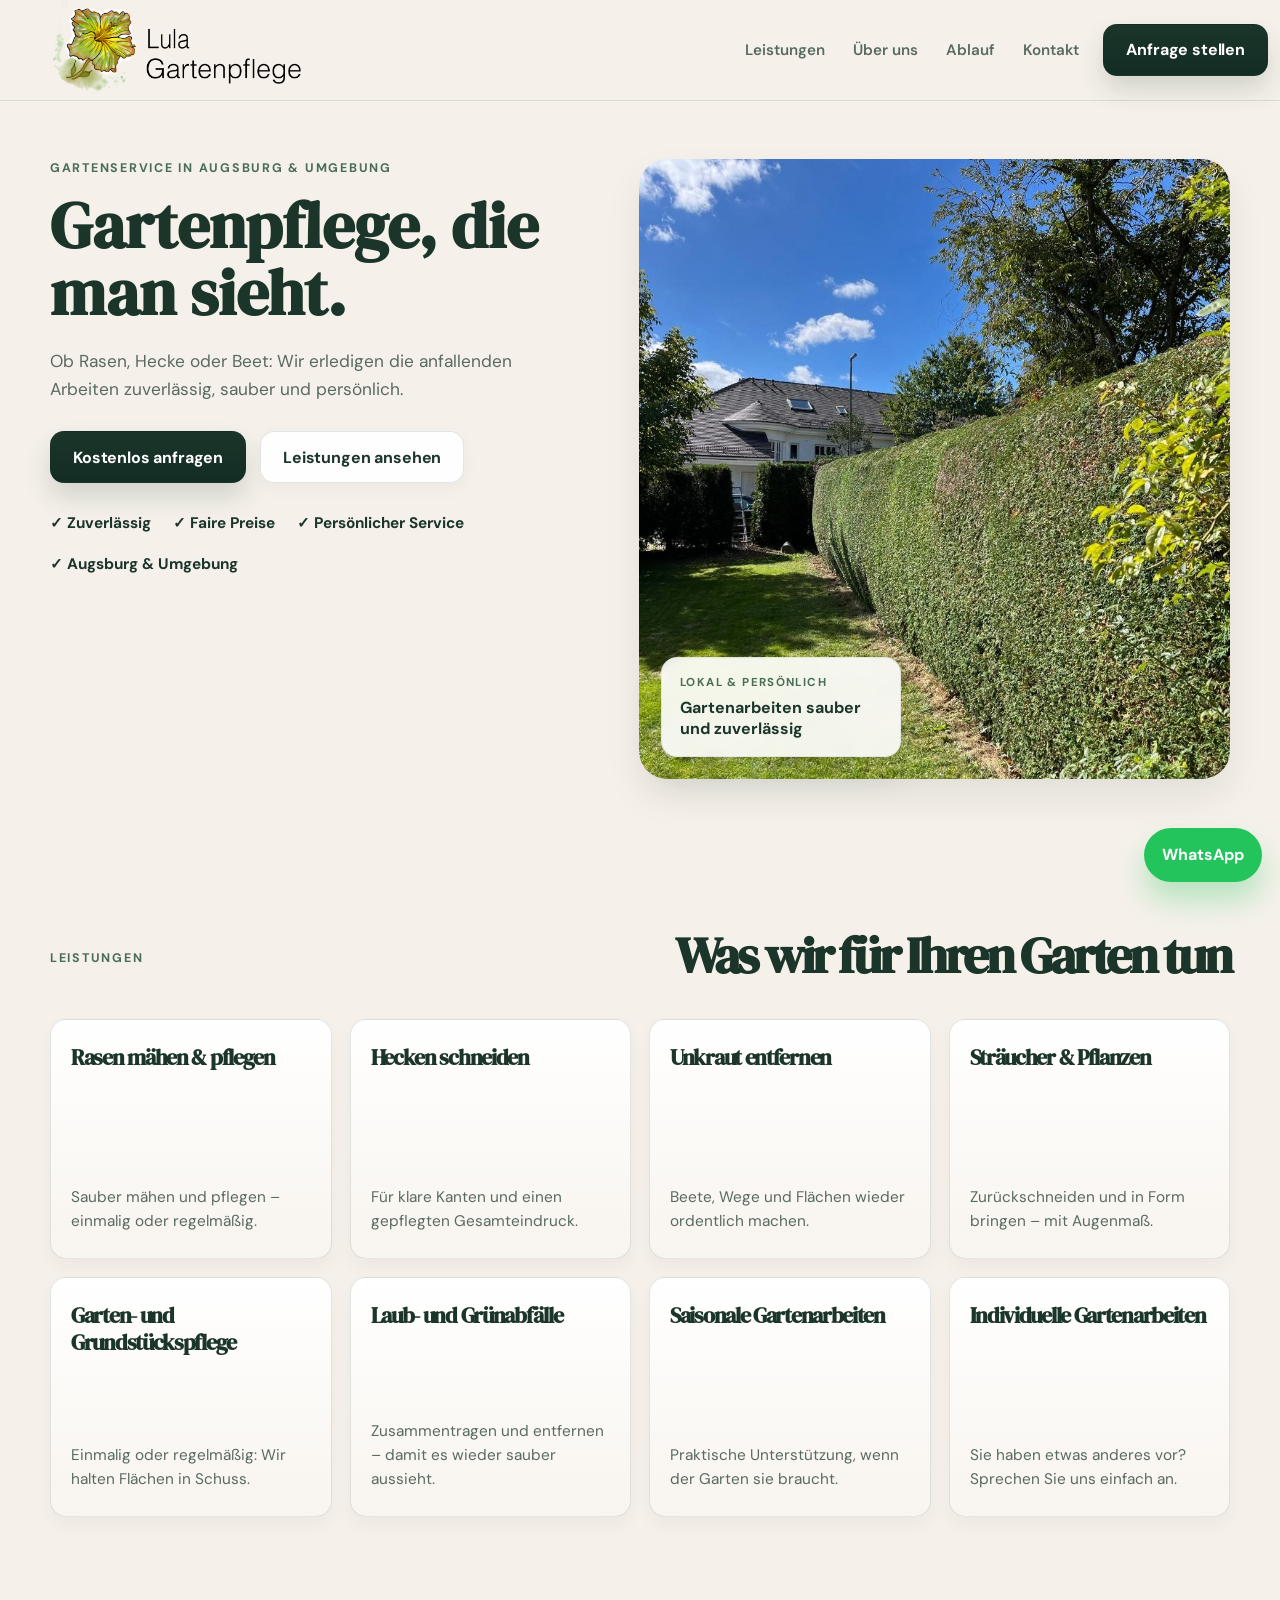
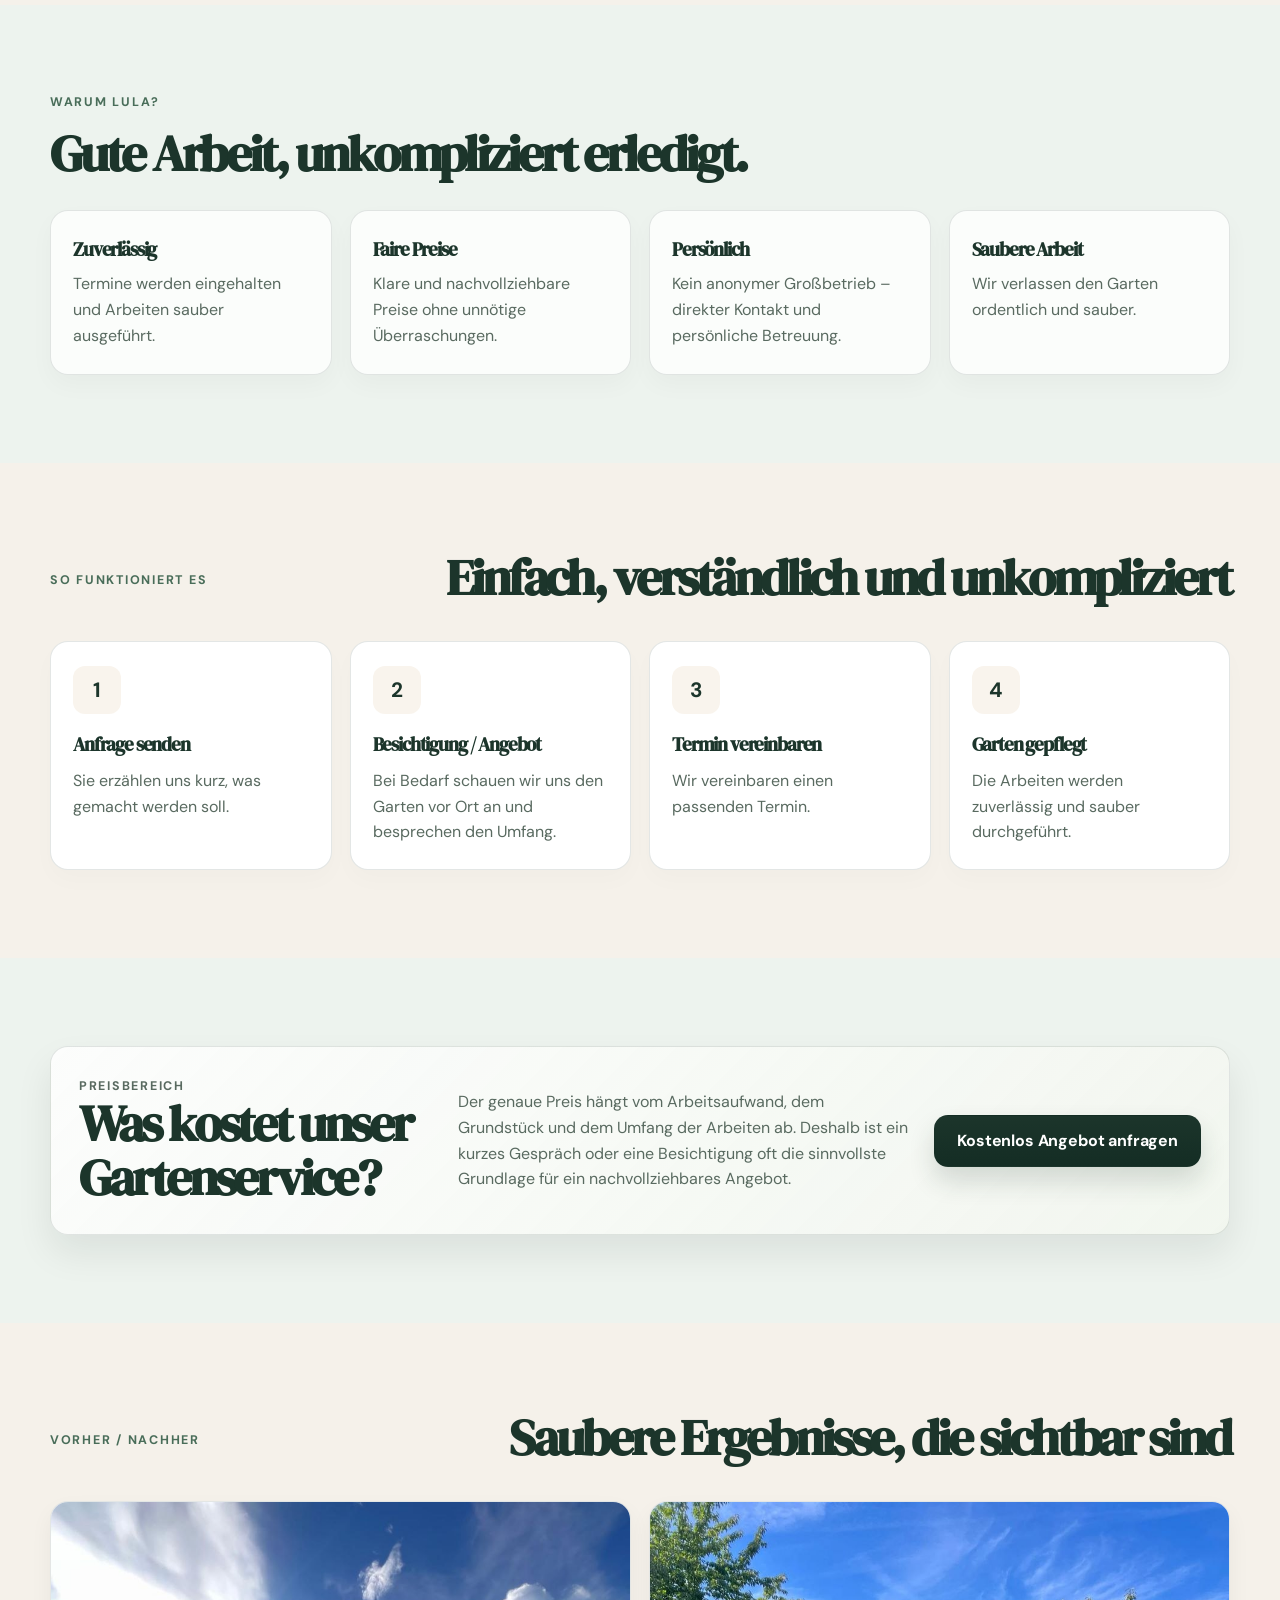
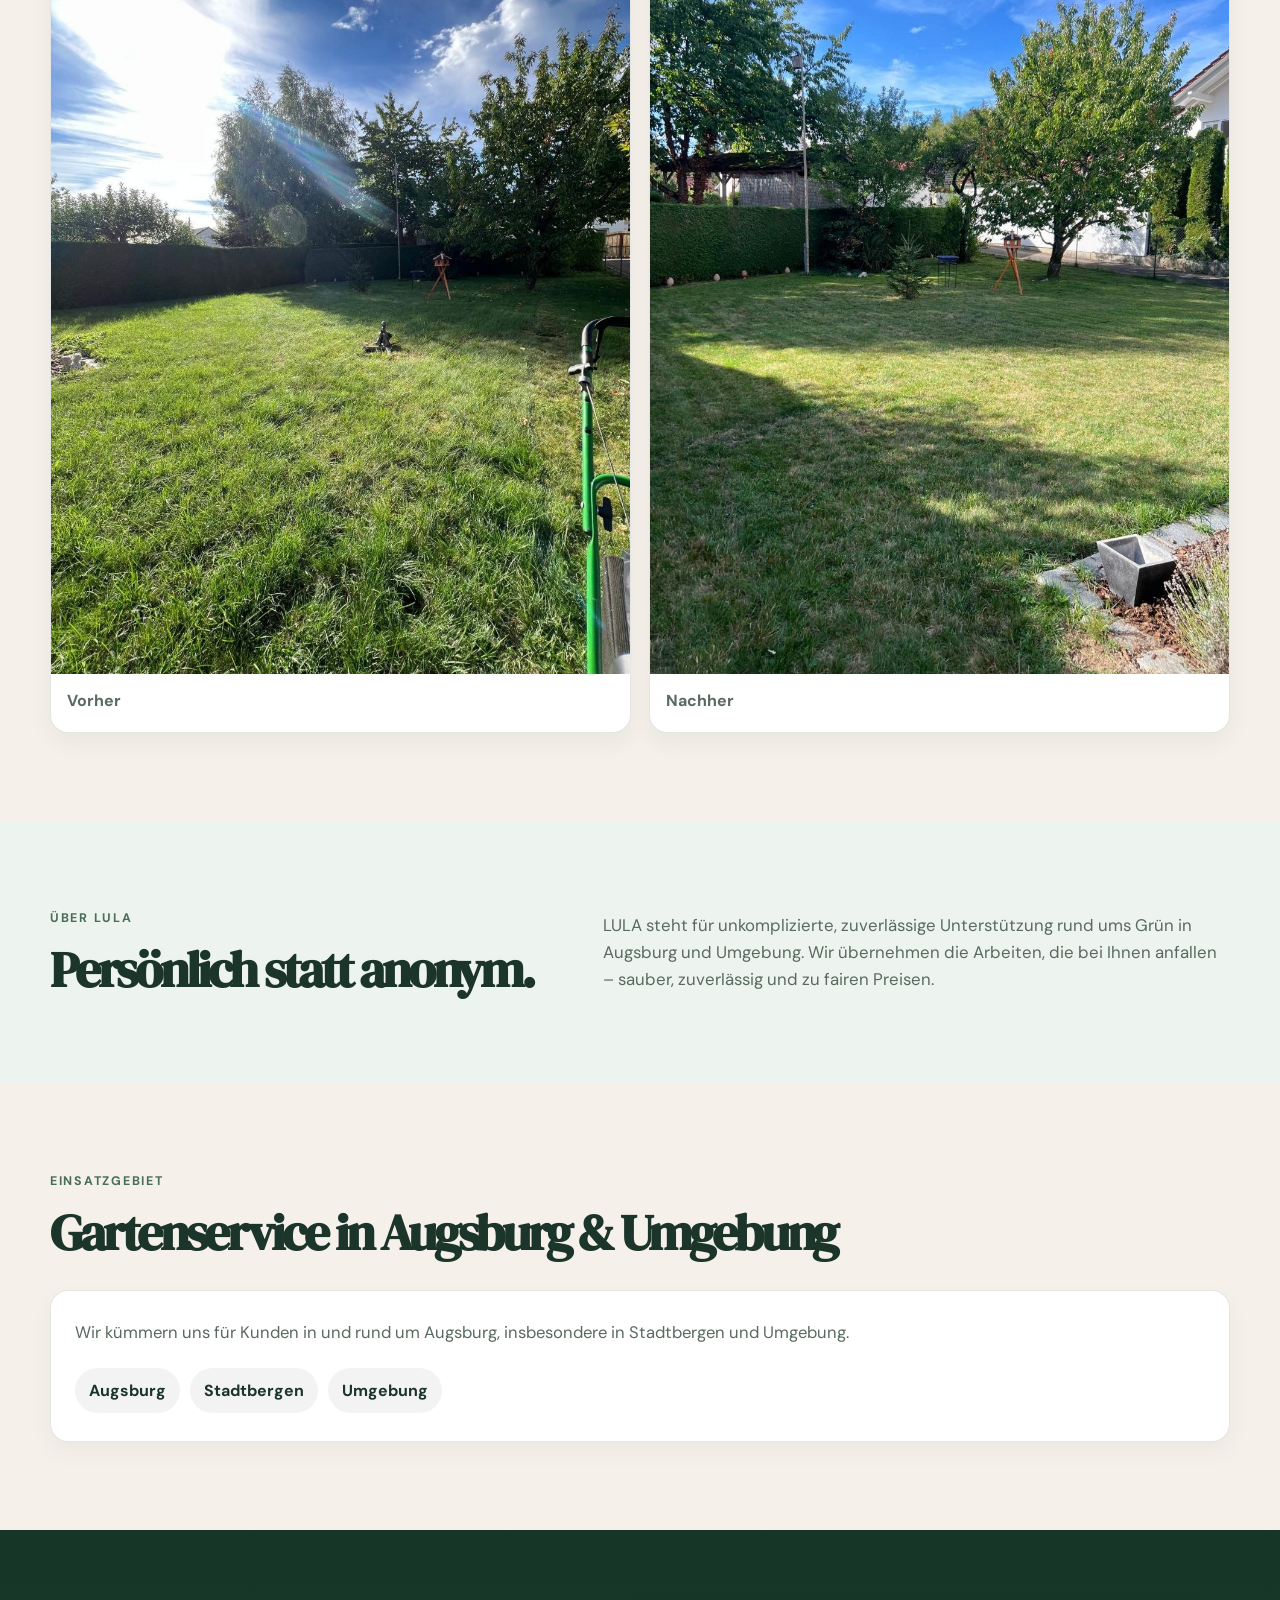
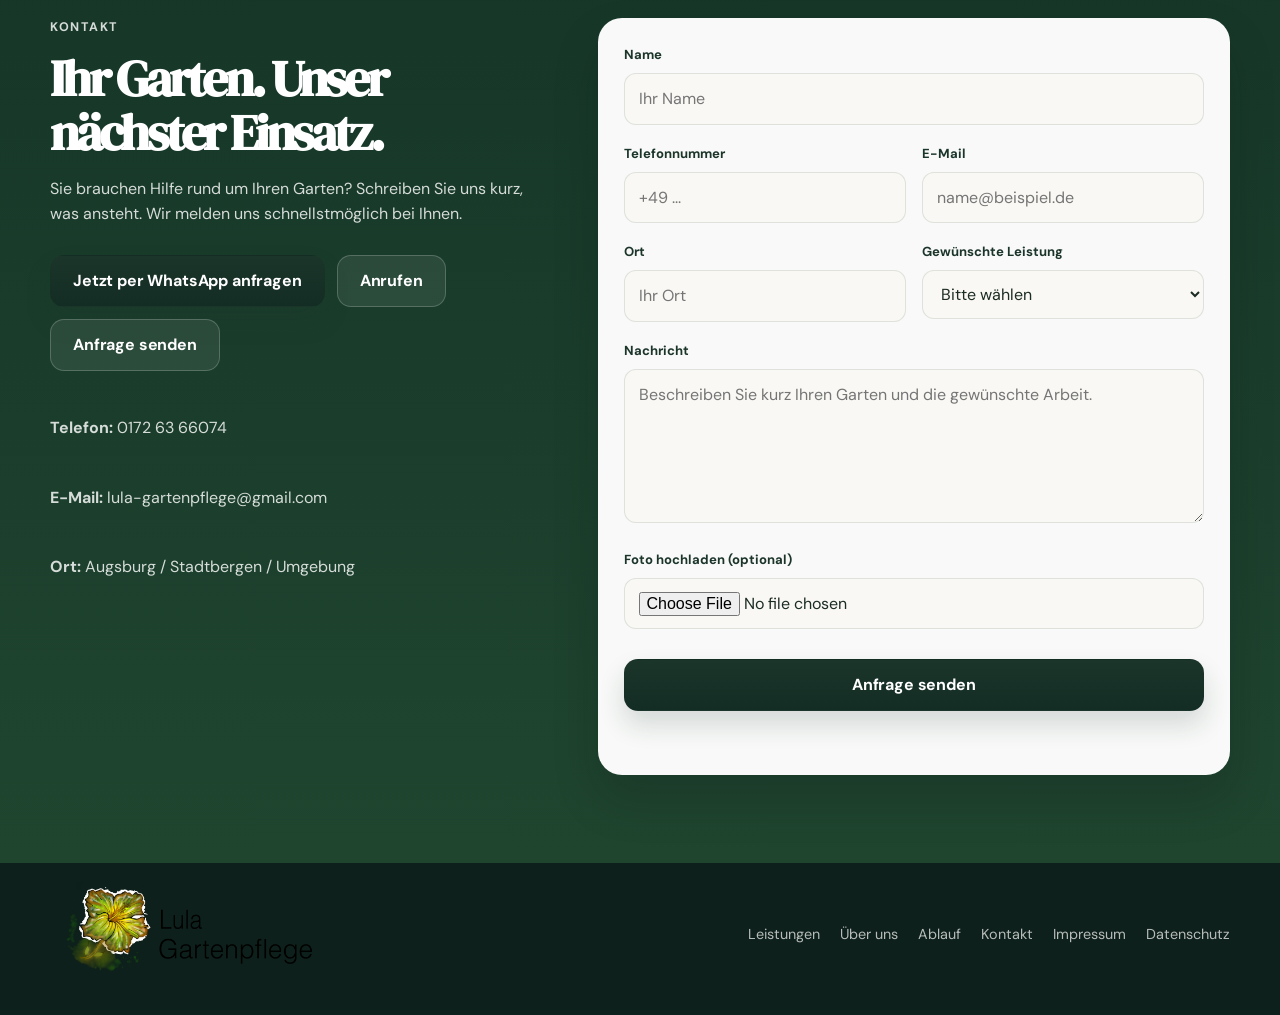
==== index.html @ c38beb25 "Publish LULA website with custom domain" ====
<!DOCTYPE html>
<html lang="de">
  <head>
    <meta charset="UTF-8" />
    <meta http-equiv="X-UA-Compatible" content="IE=edge" />
    <meta name="viewport" content="width=device-width, initial-scale=1.0" />
    <title>LULA Gartenpflege | Gartenservice in Augsburg & Stadtbergen</title>
    <meta
      name="description"
      content="LULA Gartenpflege bietet zuverlässigen Gartenservice in Augsburg und Umgebung – vom Rasenschnitt über den Heckenschnitt bis zu regelmäßigen Arbeiten im Grünen. Kostenlos anfragen."
    />
    <meta
      name="keywords"
      content="Gartenpflege Augsburg, Gartenservice Augsburg, Gartenpflege Stadtbergen, Rasen mähen Augsburg, Heckenschnitt Augsburg, Gartenarbeiten Augsburg, Gartenpflege in der Nähe"
    />
    <meta name="robots" content="index, follow" />
    <meta property="og:type" content="website" />
    <meta property="og:title" content="LULA Gartenpflege | Gartenservice in Augsburg & Stadtbergen" />
    <meta
      property="og:description"
      content="Zuverlässiger Service rund um Ihren Garten in Augsburg und Umgebung – sauber, unkompliziert und persönlich."
    />
    <meta property="og:image" content="https://lula-gartenpflege.de/images/hero%20hecke.%20jpg.jpg" />
    <meta property="og:url" content="https://lula-gartenpflege.de/" />
    <link rel="canonical" href="https://lula-gartenpflege.de/" />
    <meta name="twitter:card" content="summary_large_image" />
    <meta name="theme-color" content="#213b2a" />
    <link rel="stylesheet" href="style.css" />
    <script type="application/ld+json">
      {
        "@context": "https://schema.org",
        "@type": "LocalBusiness",
        "name": "LULA Gartenpflege",
        "image": "https://lula-gartenpflege.de/images/hero%20hecke.%20jpg.jpg",
        "description": "Zuverlässiger Gartenservice in Augsburg und Umgebung – sauber, unkompliziert und persönlich.",
        "areaServed": ["Augsburg", "Stadtbergen", "Augsburg und Umgebung"],
        "telephone": "+49 172 6366074",
        "email": "lula-gartenpflege@gmail.com",
        "sameAs": [
          "https://wa.me/491726366074?text=Hallo%2C%20ich%20interessiere%20mich%20f%C3%BCr%20Gartenarbeiten%20in%20Augsburg%20oder%20Stadtbergen."
        ]
      }
    </script>
  </head>
  <body>
    <header class="site-header">
      <div class="container header-inner">
        <a class="brand" href="#top" aria-label="LULA Gartenpflege Startseite">
          <img src="images/buntlogofinal.png" alt="LULA Gartenpflege" />
        </a>

        <nav class="site-nav" aria-label="Hauptnavigation">
          <button class="nav-toggle" type="button" aria-label="Menü öffnen" aria-expanded="false">
            <span class="sr-only">Menü öffnen</span>
            <span></span>
            <span></span>
            <span></span>
          </button>
          <ul class="nav-menu">
            <li><a href="#leistungen">Leistungen</a></li>
            <li><a href="#ueber-uns">Über uns</a></li>
            <li><a href="#ablauf">Ablauf</a></li>
            <li><a href="#kontakt">Kontakt</a></li>
          </ul>
        </nav>

        <a href="#kontakt" class="button button-primary header-cta">Anfrage stellen</a>
      </div>
    </header>

    <main id="top">
      <section class="hero">
        <div class="container hero-grid">
          <div class="hero-copy">
            <p class="eyebrow">Gartenservice in Augsburg &amp; Umgebung</p>
            <h1>Gartenpflege, die man sieht.</h1>
            <p class="lead">
              Ob Rasen, Hecke oder Beet: Wir erledigen die anfallenden Arbeiten zuverlässig, sauber und persönlich.
            </p>

            <div class="hero-actions">
              <a href="#kontakt" class="button button-primary">Kostenlos anfragen</a>
              <a href="#leistungen" class="button button-secondary">Leistungen ansehen</a>
            </div>

            <ul class="trust-list" aria-label="Vorteile">
              <li><span aria-hidden="true">✓</span> Zuverlässig</li>
              <li><span aria-hidden="true">✓</span> Faire Preise</li>
              <li><span aria-hidden="true">✓</span> Persönlicher Service</li>
              <li><span aria-hidden="true">✓</span> Augsburg &amp; Umgebung</li>
            </ul>
          </div>

          <div class="hero-visual">
            <img src="images/hero hecke. jpg.jpg" alt="Gepflegter Garten mit geschnittenem Heckenzaun in Augsburg" />
            <div class="floating-card">
              <span class="card-label">Lokal &amp; persönlich</span>
              <strong>Gartenarbeiten sauber und zuverlässig</strong>
            </div>
          </div>
        </div>
      </section>

      <section class="section" id="leistungen">
        <div class="container">
          <div class="section-heading">
            <p class="eyebrow">Leistungen</p>
            <h2>Was wir für Ihren Garten tun</h2>
          </div>

          <div class="services-grid eight-grid">
            <article class="service-card">
              <h3>Rasen mähen &amp; pflegen</h3>
              <p>Sauber mähen und pflegen – einmalig oder regelmäßig.</p>
            </article>

            <article class="service-card">
              <h3>Hecken schneiden</h3>
              <p>Für klare Kanten und einen gepflegten Gesamteindruck.</p>
            </article>

            <article class="service-card">
              <h3>Unkraut entfernen</h3>
              <p>Beete, Wege und Flächen wieder ordentlich machen.</p>
            </article>

            <article class="service-card">
              <h3>Sträucher &amp; Pflanzen</h3>
              <p>Zurückschneiden und in Form bringen – mit Augenmaß.</p>
            </article>

            <article class="service-card">
              <h3>Garten- und Grundstückspflege</h3>
              <p>Einmalig oder regelmäßig: Wir halten Flächen in Schuss.</p>
            </article>

            <article class="service-card">
              <h3>Laub- und Grünabfälle</h3>
              <p>Zusammentragen und entfernen – damit es wieder sauber aussieht.</p>
            </article>

            <article class="service-card">
              <h3>Saisonale Gartenarbeiten</h3>
              <p>Praktische Unterstützung, wenn der Garten sie braucht.</p>
            </article>

            <article class="service-card">
              <h3>Individuelle Gartenarbeiten</h3>
              <p>Sie haben etwas anderes vor? Sprechen Sie uns einfach an.</p>
            </article>
          </div>
        </div>
      </section>

      <section class="section alt-section" id="why-lula">
        <div class="container">
          <div class="section-heading narrow">
            <p class="eyebrow">Warum LULA?</p>
            <h2>Gute Arbeit, unkompliziert erledigt.</h2>
          </div>

          <div class="feature-grid">
            <article class="feature-item">
              <h3>Zuverlässig</h3>
              <p>Termine werden eingehalten und Arbeiten sauber ausgeführt.</p>
            </article>
            <article class="feature-item">
              <h3>Faire Preise</h3>
              <p>Klare und nachvollziehbare Preise ohne unnötige Überraschungen.</p>
            </article>
            <article class="feature-item">
              <h3>Persönlich</h3>
              <p>Kein anonymer Großbetrieb – direkter Kontakt und persönliche Betreuung.</p>
            </article>
            <article class="feature-item">
              <h3>Saubere Arbeit</h3>
              <p>Wir verlassen den Garten ordentlich und sauber.</p>
            </article>
          </div>
        </div>
      </section>

      <section class="section" id="ablauf">
        <div class="container">
          <div class="section-heading">
            <p class="eyebrow">So funktioniert es</p>
            <h2>Einfach, verständlich und unkompliziert</h2>
          </div>

          <div class="steps-grid">
            <div class="step">
              <span class="step-number">1</span>
              <h3>Anfrage senden</h3>
              <p>Sie erzählen uns kurz, was gemacht werden soll.</p>
            </div>
            <div class="step">
              <span class="step-number">2</span>
              <h3>Besichtigung / Angebot</h3>
              <p>Bei Bedarf schauen wir uns den Garten vor Ort an und besprechen den Umfang.</p>
            </div>
            <div class="step">
              <span class="step-number">3</span>
              <h3>Termin vereinbaren</h3>
              <p>Wir vereinbaren einen passenden Termin.</p>
            </div>
            <div class="step">
              <span class="step-number">4</span>
              <h3>Garten gepflegt</h3>
              <p>Die Arbeiten werden zuverlässig und sauber durchgeführt.</p>
            </div>
          </div>
        </div>
      </section>

      <section class="section alt-section" id="preise">
        <div class="container">
          <div class="price-box">
            <div>
              <p class="eyebrow">Preisbereich</p>
              <h2>Was kostet unser Gartenservice?</h2>
            </div>
            <p>
              Der genaue Preis hängt vom Arbeitsaufwand, dem Grundstück und dem Umfang der Arbeiten ab. Deshalb
              ist ein kurzes Gespräch oder eine Besichtigung oft die sinnvollste Grundlage für ein nachvollziehbares Angebot.
            </p>
            <a href="#kontakt" class="button button-primary">Kostenlos Angebot anfragen</a>
          </div>
        </div>
      </section>

      <section class="section" id="vorher-nachher">
        <div class="container">
          <div class="section-heading">
            <p class="eyebrow">Vorher / Nachher</p>
            <h2>Saubere Ergebnisse, die sichtbar sind</h2>
          </div>

          <div class="compare-grid">
            <figure class="compare-card">
              <div class="compare-visual before">
                <img src="images/vorher%20peter.jpg" alt="Vorher-Bild eines unaufgeräumten Gartens" />
              </div>
              <figcaption>Vorher</figcaption>
            </figure>
            <figure class="compare-card">
              <div class="compare-visual after">
                <img src="images/nachher%20peter%20.jpg" alt="Nachher-Bild eines gepflegten Gartens" />
              </div>
              <figcaption>Nachher</figcaption>
            </figure>
          </div>
        </div>
      </section>

      <section class="section alt-section" id="ueber-uns">
        <div class="container about-grid">
          <div class="about-copy">
            <p class="eyebrow">Über LULA</p>
            <h2>Persönlich statt anonym.</h2>
          </div>
          <div class="about-text">
            <p>
              LULA steht für unkomplizierte, zuverlässige Unterstützung rund ums Grün in Augsburg und Umgebung.
              Wir übernehmen die Arbeiten, die bei Ihnen anfallen – sauber,
              zuverlässig und zu fairen Preisen.
            </p>
          </div>
        </div>
      </section>

      <section class="section" id="einsatzgebiet">
        <div class="container">
          <div class="section-heading narrow">
            <p class="eyebrow">Einsatzgebiet</p>
            <h2>Gartenservice in Augsburg &amp; Umgebung</h2>
          </div>

          <div class="area-box">
            <p>Wir kümmern uns für Kunden in und rund um Augsburg, insbesondere in Stadtbergen und Umgebung.</p>
            <div class="area-tags" aria-label="Gebiete">
              <span>Augsburg</span>
              <span>Stadtbergen</span>
              <span>Umgebung</span>
            </div>
          </div>
        </div>
      </section>

      <section class="section contact-section" id="kontakt">
        <div class="container contact-grid">
          <div class="contact-copy">
            <p class="eyebrow eyebrow-light">Kontakt</p>
            <h2>Ihr Garten. Unser nächster Einsatz.</h2>
            <p>
              Sie brauchen Hilfe rund um Ihren Garten? Schreiben Sie uns kurz, was ansteht.
              Wir melden uns schnellstmöglich bei Ihnen.
            </p>

            <div class="contact-actions">
              <a
                href="https://wa.me/491726366074?text=Hallo%2C%20ich%20interessiere%20mich%20f%C3%BCr%20Gartenarbeiten%20in%20Augsburg%20oder%20Stadtbergen."
                class="button button-primary"
                target="_blank"
                rel="noopener noreferrer"
              >
                Jetzt per WhatsApp anfragen
              </a>
              <a href="tel:+491726366074" class="button button-secondary-light">Anrufen</a>
              <a href="#kontakt-form" class="button button-secondary-light">Anfrage senden</a>
            </div>

            <div class="contact-details">
              <p><strong>Telefon:</strong> <a href="tel:+491726366074">0172 63 66074</a></p>
              <p><strong>E-Mail:</strong> <a href="mailto:lula-gartenpflege@gmail.com">lula-gartenpflege@gmail.com</a></p>
              <p><strong>Ort:</strong> Augsburg / Stadtbergen / Umgebung</p>
            </div>
          </div>

          <form class="contact-form" id="kontakt-form" novalidate>
            <div class="form-row">
              <label for="name">Name</label>
              <input id="name" name="name" type="text" placeholder="Ihr Name" required />
            </div>

            <div class="form-row form-row-split">
              <div>
                <label for="phone">Telefonnummer</label>
                <input id="phone" name="phone" type="tel" placeholder="+49 ..." required />
              </div>
              <div>
                <label for="email">E-Mail</label>
                <input id="email" name="email" type="email" placeholder="name@beispiel.de" />
              </div>
            </div>

            <div class="form-row form-row-split">
              <div>
                <label for="city">Ort</label>
                <input id="city" name="city" type="text" placeholder="Ihr Ort" />
              </div>
              <div>
                <label for="service">Gewünschte Leistung</label>
                <select id="service" name="service">
                  <option value="">Bitte wählen</option>
                  <option>Rasenpflege</option>
                  <option>Hecken &amp; Sträucher</option>
                  <option>Unkraut &amp; Pflege</option>
                  <option>Grundstückspflege</option>
                  <option>Sonstiges</option>
                </select>
              </div>
            </div>

            <div class="form-row">
              <label for="message">Nachricht</label>
              <textarea id="message" name="message" rows="5" placeholder="Beschreiben Sie kurz Ihren Garten und die gewünschte Arbeit." required></textarea>
            </div>

            <div class="form-row">
              <label for="photo">Foto hochladen (optional)</label>
              <input id="photo" name="photo" type="file" accept="image/*" />
            </div>

            <button type="submit" class="button button-primary submit-button">Anfrage senden</button>
            <p class="form-status" aria-live="polite"></p>
          </form>
        </div>
      </section>
    </main>

    <footer class="site-footer">
      <div class="container footer-inner">
        <div>
          <a class="brand footer-brand" href="#top" aria-label="LULA Gartenpflege Startseite">
            <img src="images/buntlogofinal.png" alt="LULA Gartenpflege" />
          </a>
        </div>

        <nav class="footer-nav" aria-label="Footer-Navigation">
          <a href="#leistungen">Leistungen</a>
          <a href="#ueber-uns">Über uns</a>
          <a href="#ablauf">Ablauf</a>
          <a href="#kontakt">Kontakt</a>
          <a href="impressum.html">Impressum</a>
          <a href="datenschutz.html">Datenschutz</a>
        </nav>
      </div>
    </footer>

    <a
      class="sticky-whatsapp"
      href="https://wa.me/491726366074?text=Hallo%2C%20ich%20interessiere%20mich%20f%C3%BCr%20Gartenarbeiten%20in%20Augsburg%20oder%20Stadtbergen."
      target="_blank"
      rel="noopener noreferrer"
      aria-label="WhatsApp Kontakt"
    >
      WhatsApp
    </a>

    <script src="script.js"></script>
  </body>
</html>
---- style.css ----
@font-face {
  font-family: "DM Sans";
  src: url("fonts/dm-sans.woff2") format("woff2");
  font-style: normal;
  font-weight: 400 700;
  font-display: swap;
}

@font-face {
  font-family: "DM Serif Display";
  src: url("fonts/dm-serif-display.ttf") format("truetype");
  font-style: normal;
  font-weight: 400;
  font-display: swap;
}

@font-face {
  font-family: "Fraunces";
  src: url("fonts/fraunces.woff2") format("woff2");
  font-style: normal;
  font-weight: 400 700;
  font-display: swap;
}

:root {
  --bg: #f5f1ea;
  --panel: #ffffff;
  --panel-soft: #edf3ee;
  --primary: #1c352b;
  --primary-dark: #142d24;
  --primary-soft: #496d59;
  --accent: #c99a53;
  --accent-soft: #f1e3c4;
  --text: #1c2b24;
  --muted: #596a60;
  --line: rgba(28, 53, 43, 0.12);
  --shadow: 0 18px 36px rgba(17, 31, 27, 0.08);
  --radius: 18px;
  --max-width: 1180px;
}

* {
  box-sizing: border-box;
}

html {
  scroll-behavior: smooth;
}

body {
  margin: 0;
  font-family: "DM Sans", "Segoe UI", sans-serif;
  background: var(--bg);
  color: var(--text);
  line-height: 1.6;
}

a {
  color: inherit;
  text-decoration: none;
}

img {
  display: block;
  max-width: 100%;
}

button,
input,
select,
textarea {
  font: inherit;
}

.container {
  width: min(var(--max-width), calc(100% - 32px));
  margin: 0 auto;
}

.legal-page {
  width: min(820px, calc(100% - 40px));
  margin: 0 auto;
  padding: clamp(32px, 7vw, 76px) 0 88px;
}

.legal-page .text-link {
  display: inline-block;
  margin-bottom: 36px;
  color: var(--primary-soft);
  font-weight: 700;
}

.legal-page .text-link:hover,
.legal-page a:not(.text-link):hover {
  text-decoration: underline;
  text-underline-offset: 3px;
}

.legal-page .kicker {
  margin: 0 0 8px;
  color: var(--primary-soft);
  font-size: 0.82rem;
  font-weight: 700;
  text-transform: uppercase;
}

.legal-page h1 {
  margin: 0 0 18px;
  font-family: "DM Serif Display", Georgia, serif;
  font-size: clamp(2.4rem, 6vw, 3.8rem);
  font-weight: 600;
  line-height: 1.08;
}

.legal-intro {
  max-width: 68ch;
  margin: 0 0 36px;
  color: var(--muted);
  font-size: 1.08rem;
}

.legal-meta {
  margin: 0 0 20px;
  color: var(--muted);
  font-size: 0.92rem;
}

.legal-section {
  padding: 24px 0;
  border-top: 1px solid var(--line);
}

.legal-section h2 {
  margin: 0 0 12px;
  font-family: "DM Serif Display", Georgia, serif;
  font-size: 1.45rem;
  font-weight: 600;
  line-height: 1.25;
}

.legal-section p {
  max-width: 78ch;
  margin: 0 0 12px;
  color: var(--muted);
}

.legal-section p:last-child {
  margin-bottom: 0;
}

.legal-section address {
  color: var(--muted);
  font-style: normal;
  line-height: 1.8;
}

.legal-section a,
.legal-related a {
  color: var(--primary-soft);
  text-decoration: underline;
  text-underline-offset: 2px;
  overflow-wrap: anywhere;
}

.legal-related {
  padding-top: 22px;
  border-top: 1px solid var(--line);
  font-weight: 700;
}

.site-header {
  position: sticky;
  top: 0;
  z-index: 50;
  background: rgba(245, 241, 234, 0.92);
  backdrop-filter: blur(8px);
  border-bottom: 1px solid var(--line);
}

.header-inner {
  display: flex;
  align-items: center;
  justify-content: space-between;
  width: 100%;
  max-width: none;
  padding-inline: 12px;
  min-height: 84px;
  gap: 24px;
}

.brand {
  display: inline-flex;
  align-items: center;
  justify-content: center;
  gap: 10px;
  flex-shrink: 0;
  margin-right: auto;
}

.brand img {
  width: clamp(240px, 24vw, 430px);
  height: auto;
  max-height: 160px;
  padding: 0;
  object-fit: contain;
  object-position: center;
  border-radius: 0;
  background: transparent;
  border: none;
  box-shadow: none;
  filter: none;
}

.site-header .brand img {
  width: clamp(190px, 26vw, 360px);
  height: auto;
  max-height: 100px;
  object-fit: contain;
  object-position: center;
}

.site-nav {
  display: flex;
  align-items: center;
}

.sr-only {
  position: absolute;
  width: 1px;
  height: 1px;
  padding: 0;
  margin: -1px;
  overflow: hidden;
  clip: rect(0, 0, 0, 0);
  white-space: nowrap;
  border: 0;
}

.nav-menu {
  display: flex;
  align-items: center;
  gap: 28px;
  list-style: none;
  padding: 0;
  margin: 0;
  color: var(--muted);
  font-size: 0.95rem;
  font-weight: 600;
}

.nav-menu a {
  transition: color 0.2s ease;
}

.nav-menu a:hover,
.nav-menu a:focus-visible {
  color: var(--primary);
}

.nav-toggle {
  display: none;
  width: 46px;
  height: 46px;
  border: 1px solid var(--line);
  background: rgba(255, 255, 255, 0.7);
  border-radius: 12px;
  padding: 0;
  cursor: pointer;
  align-items: center;
  justify-content: center;
  flex-direction: column;
  gap: 5px;
}

.nav-toggle span {
  display: block;
  width: 20px;
  height: 2px;
  background: var(--primary);
  border-radius: 999px;
}

.button {
  display: inline-flex;
  align-items: center;
  justify-content: center;
  min-height: 52px;
  padding: 0 22px;
  border-radius: 14px;
  border: 1px solid transparent;
  font-weight: 700;
  letter-spacing: -0.01em;
  transition: transform 0.2s ease, box-shadow 0.2s ease;
}

.site-nav {
  margin-left: auto;
}

.button:hover,
.button:focus-visible {
  transform: translateY(-1px);
}

.button-primary {
  background: linear-gradient(180deg, var(--primary) 0%, var(--primary-dark) 100%);
  color: #fff;
  box-shadow: 0 14px 26px rgba(29, 53, 41, 0.16);
}

.button-secondary {
  background: rgba(255, 255, 255, 0.92);
  color: var(--primary);
  border-color: rgba(29, 53, 41, 0.12);
  box-shadow: 0 6px 18px rgba(19, 34, 28, 0.04);
}

.button-secondary-light {
  background: rgba(255, 255, 255, 0.08);
  color: #fff;
  border-color: rgba(255, 255, 255, 0.2);
}

.eyebrow {
  margin: 0 0 14px;
  color: var(--primary-soft);
  font-size: 0.78rem;
  font-weight: 700;
  letter-spacing: 0.14em;
  text-transform: uppercase;
}

.eyebrow-light {
  color: rgba(255, 255, 255, 0.75);
}

h1,
h2,
h3 {
  margin: 0;
  letter-spacing: -0.06em;
  color: var(--primary);
  font-family: "DM Serif Display", Georgia, serif;
  text-align: left;
}

h1 {
  font-size: clamp(2.8rem, 5vw, 5.1rem);
  line-height: 0.96;
  font-weight: 800;
  letter-spacing: -0.065em;
}

.hero-copy h1 {
  font-weight: 600;
  letter-spacing: 0;
  line-height: 1.04;
}

h2 {
  font-size: clamp(2.3rem, 4vw, 3.5rem);
  line-height: 1.05;
  font-weight: 800;
}

h3 {
  font-size: clamp(1.2rem, 1.5vw, 1.7rem);
  line-height: 1.25;
  font-weight: 700;
}

.hero {
  padding: 58px 0 62px;
}

.hero-grid {
  display: grid;
  grid-template-columns: 1fr 1.08fr;
  align-items: start;
  gap: 42px;
}

.hero-copy {
  max-width: 560px;
}

.lead {
  margin: 22px 0 0;
  font-size: 1.08rem;
  color: var(--muted);
  max-width: 500px;
}

.hero-actions {
  display: flex;
  flex-wrap: wrap;
  gap: 14px;
  margin-top: 28px;
}

.trust-list {
  list-style: none;
  padding: 0;
  margin: 28px 0 0;
  display: flex;
  flex-wrap: wrap;
  gap: 16px 22px;
  color: var(--primary);
  font-size: 0.96rem;
  font-weight: 700;
}

.hero-visual {
  position: relative;
}

.hero-visual img {
  width: 100%;
  height: min(70vw, 620px);
  min-height: 360px;
  object-fit: cover;
  border-radius: 28px;
  box-shadow: var(--shadow);
}

.floating-card {
  position: absolute;
  left: 22px;
  bottom: 22px;
  display: grid;
  gap: 4px;
  max-width: 240px;
  padding: 16px 18px;
  background: rgba(255, 255, 255, 0.9);
  border: 1px solid rgba(33, 59, 42, 0.08);
  border-radius: 16px;
  backdrop-filter: blur(6px);
  box-shadow: 0 18px 34px rgba(20, 34, 29, 0.12);
}

.card-label {
  color: var(--primary-soft);
  font-size: 0.72rem;
  font-weight: 700;
  letter-spacing: 0.12em;
  text-transform: uppercase;
}

.floating-card strong {
  color: var(--primary);
  font-size: 1rem;
  line-height: 1.35;
}

.section {
  padding: 88px 0;
}

.alt-section {
  background: #edf3ee;
}

.section-heading {
  display: flex;
  align-items: end;
  justify-content: space-between;
  gap: 20px;
  margin-bottom: 36px;
}

.section-heading.narrow {
  display: block;
  margin-bottom: 30px;
}

.services-grid {
  display: grid;
  grid-template-columns: repeat(4, minmax(0, 1fr));
  gap: 18px;
}

.eight-grid {
  grid-template-columns: repeat(4, minmax(0, 1fr));
}

.service-card {
  display: flex;
  flex-direction: column;
  justify-content: space-between;
  min-height: 240px;
  height: 100%;
  background: linear-gradient(180deg, rgba(255,255,255,0.98), rgba(248,244,238,0.96));
  border: 1px solid var(--line);
  border-radius: 16px;
  padding: 24px 20px;
  box-shadow: 0 8px 18px rgba(19, 35, 29, 0.04);
  transition: transform 0.2s ease, box-shadow 0.2s ease;
}

.service-card:hover {
  transform: translateY(-3px);
  box-shadow: 0 16px 28px rgba(19, 35, 29, 0.08);
}

.service-card h3 {
  font-size: 1.35rem;
  margin-bottom: 12px;
}

.service-card p {
  margin: 0;
  color: var(--muted);
  line-height: 1.55;
  font-size: 0.96rem;
}

.service-link {
  display: inline-flex;
  align-items: center;
  margin-top: 18px;
  color: var(--primary);
  font-size: 0.92rem;
  font-weight: 700;
}

.icon {
  width: 52px;
  height: 52px;
  display: grid;
  place-items: center;
  margin-bottom: 20px;
  border-radius: 14px;
  background: rgba(202, 166, 107, 0.12);
  font-size: 1.7rem;
}

.feature-grid {
  display: grid;
  grid-template-columns: repeat(4, minmax(0, 1fr));
  gap: 18px;
}

.feature-item {
  background: rgba(255, 255, 255, 0.78);
  border: 1px solid var(--line);
  border-radius: var(--radius);
  padding: 26px 22px;
  box-shadow: 0 10px 24px rgba(19, 35, 29, 0.03);
}

.feature-item h3 {
  margin-bottom: 10px;
}

.feature-item p {
  margin: 0;
  color: var(--muted);
}

.steps-grid {
  display: grid;
  grid-template-columns: repeat(4, minmax(0, 1fr));
  gap: 18px;
}

.step {
  background: var(--panel);
  border: 1px solid var(--line);
  border-radius: var(--radius);
  padding: 24px 22px;
  box-shadow: 0 10px 24px rgba(19, 35, 29, 0.02);
}

.step-number {
  display: inline-flex;
  align-items: center;
  justify-content: center;
  width: 48px;
  height: 48px;
  margin-bottom: 18px;
  border-radius: 12px;
  background: rgba(202, 166, 107, 0.12);
  color: var(--primary);
  font-size: 1.3rem;
  font-weight: 800;
}

.step p {
  margin: 12px 0 0;
  color: var(--muted);
}

.price-box {
  display: grid;
  grid-template-columns: 1.1fr 1.4fr auto;
  align-items: center;
  gap: 24px;
  background: linear-gradient(135deg, rgba(255, 255, 255, 0.8), rgba(242, 246, 239, 0.94));
  border: 1px solid var(--line);
  border-radius: var(--radius);
  padding: 30px 28px;
  box-shadow: var(--shadow);
}

.price-box p {
  margin: 0;
  color: var(--muted);
}

.compare-grid {
  display: grid;
  grid-template-columns: repeat(2, minmax(0, 1fr));
  gap: 18px;
}

.compare-card {
  margin: 0;
  background: var(--panel);
  border: 1px solid var(--line);
  border-radius: var(--radius);
  overflow: hidden;
  box-shadow: 0 10px 22px rgba(19, 35, 29, 0.05);
}

.compare-visual {
  position: relative;
  display: block;
  min-height: 260px;
  background: #dfe8dc;
}

.compare-visual img {
  width: 100%;
  height: 100%;
  min-height: 260px;
  object-fit: cover;
  display: block;
}

.compare-card figcaption {
  padding: 14px 16px 18px;
  color: var(--muted);
  font-weight: 700;
}

.about-grid {
  display: grid;
  grid-template-columns: 0.9fr 1.1fr;
  align-items: center;
  gap: 40px;
}

.about-text p {
  margin: 0;
  color: var(--muted);
  font-size: 1.05rem;
}

.area-box {
  background: var(--panel);
  border: 1px solid var(--line);
  border-radius: var(--radius);
  padding: 28px 24px;
  box-shadow: 0 10px 26px rgba(16, 34, 28, 0.04);
}

.area-box p {
  margin: 0;
  color: var(--muted);
  font-size: 1.04rem;
}

.area-tags {
  display: flex;
  flex-wrap: wrap;
  gap: 10px;
  margin-top: 22px;
}

.area-tags span {
  padding: 10px 14px;
  background: rgba(33, 59, 42, 0.06);
  color: var(--primary);
  border-radius: 999px;
  font-weight: 700;
}

.contact-section {
  background: linear-gradient(180deg, #163628 0%, #1f452f 100%);
  color: #fff;
}

.contact-grid {
  display: grid;
  grid-template-columns: 0.9fr 1.1fr;
  gap: 30px;
}

.contact-copy {
  max-width: 480px;
}

.contact-copy h2,
.contact-copy p {
  color: #fff;
}

.contact-copy p {
  color: rgba(255, 255, 255, 0.82);
}

.contact-actions {
  display: flex;
  flex-wrap: wrap;
  gap: 12px;
  margin-top: 28px;
}

.contact-details {
  margin-top: 28px;
  display: grid;
  gap: 12px;
  color: rgba(255, 255, 255, 0.9);
}

.contact-form {
  background: rgba(255, 255, 255, 0.97);
  color: var(--text);
  border-radius: 24px;
  padding: 26px;
  box-shadow: 0 24px 46px rgba(10, 18, 14, 0.18);
}

.form-row {
  margin-bottom: 18px;
}

.form-row-split {
  display: grid;
  grid-template-columns: repeat(2, minmax(0, 1fr));
  gap: 16px;
}

label {
  display: block;
  margin-bottom: 8px;
  color: var(--primary);
  font-size: 0.82rem;
  font-weight: 700;
}

input,
select,
textarea {
  width: 100%;
  padding: 12px 14px;
  border: 1px solid rgba(33, 59, 42, 0.12);
  border-radius: 12px;
  background: #f9f8f4;
  color: var(--text);
}

textarea {
  resize: vertical;
  min-height: 120px;
}

.submit-button {
  width: 100%;
  margin-top: 12px;
}

.form-status {
  min-height: 24px;
  margin: 14px 0 0;
  font-size: 0.86rem;
  color: var(--muted);
}

.form-status.is-error {
  color: #b14a4a;
}

.form-status.is-success {
  color: #2d6b3d;
}

.site-footer {
  background: #0e201b;
  color: rgba(255, 255, 255, 0.7);
  padding: 18px 0 28px;
}

.footer-inner {
  display: flex;
  justify-content: space-between;
  align-items: center;
  gap: 16px;
}

.footer-brand {
  color: #fff;
}

.footer-brand img {
  width: clamp(180px, 22vw, 300px);
  height: auto;
  max-height: 100px;
  object-fit: contain;
  object-position: center;
}

.footer-nav {
  display: flex;
  flex-wrap: wrap;
  gap: 16px 20px;
  font-size: 0.9rem;
}

.sticky-whatsapp {
  position: fixed;
  right: 18px;
  bottom: 18px;
  z-index: 90;
  display: inline-flex;
  align-items: center;
  justify-content: center;
  min-height: 54px;
  padding: 0 18px;
  background: #24c45d;
  color: #fff;
  border-radius: 999px;
  font-weight: 800;
  box-shadow: 0 18px 30px rgba(36, 196, 93, 0.3);
}

@media (max-width: 980px) {
  .hero-grid,
  .contact-grid,
  .about-grid,
  .price-box {
    grid-template-columns: 1fr;
  }

  .services-grid,
  .feature-grid,
  .steps-grid {
    grid-template-columns: repeat(2, minmax(0, 1fr));
  }

  .price-box {
    display: grid;
  }
}

@media (max-width: 680px) {
  .header-cta {
    display: none;
  }

  .nav-toggle {
    display: flex;
  }

  .nav-menu {
    position: absolute;
    top: 86px;
    left: 16px;
    right: 16px;
    display: none;
    flex-direction: column;
    align-items: flex-start;
    gap: 14px;
    padding: 18px 16px 20px;
    background: rgba(245, 241, 234, 0.98);
    border: 1px solid var(--line);
    border-radius: 18px;
    box-shadow: var(--shadow);
  }

  .site-nav.is-open .nav-menu {
    display: flex;
  }

  .hero {
    padding-top: 38px;
  }

  .hero-grid,
  .compare-grid,
  .services-grid,
  .feature-grid,
  .steps-grid,
  .form-row-split {
    grid-template-columns: 1fr;
  }

  .section {
    padding: 76px 0;
  }

  .section-heading {
    display: block;
  }

  .section-heading h2 {
    margin-top: 8px;
  }

  .floating-card {
    left: 14px;
    bottom: 14px;
    max-width: 200px;
  }

  .brand img {
    width: clamp(170px, 48vw, 260px);
    height: auto;
    max-height: 110px;
  }

  .site-header .brand img {
    width: clamp(160px, 44vw, 270px);
    max-height: 90px;
  }

  .footer-brand img {
    width: min(220px, 60vw);
    max-height: 80px;
  }

  .footer-inner {
    flex-direction: column;
    align-items: flex-start;
  }

  .sticky-whatsapp {
    right: 14px;
    bottom: 14px;
  }
}
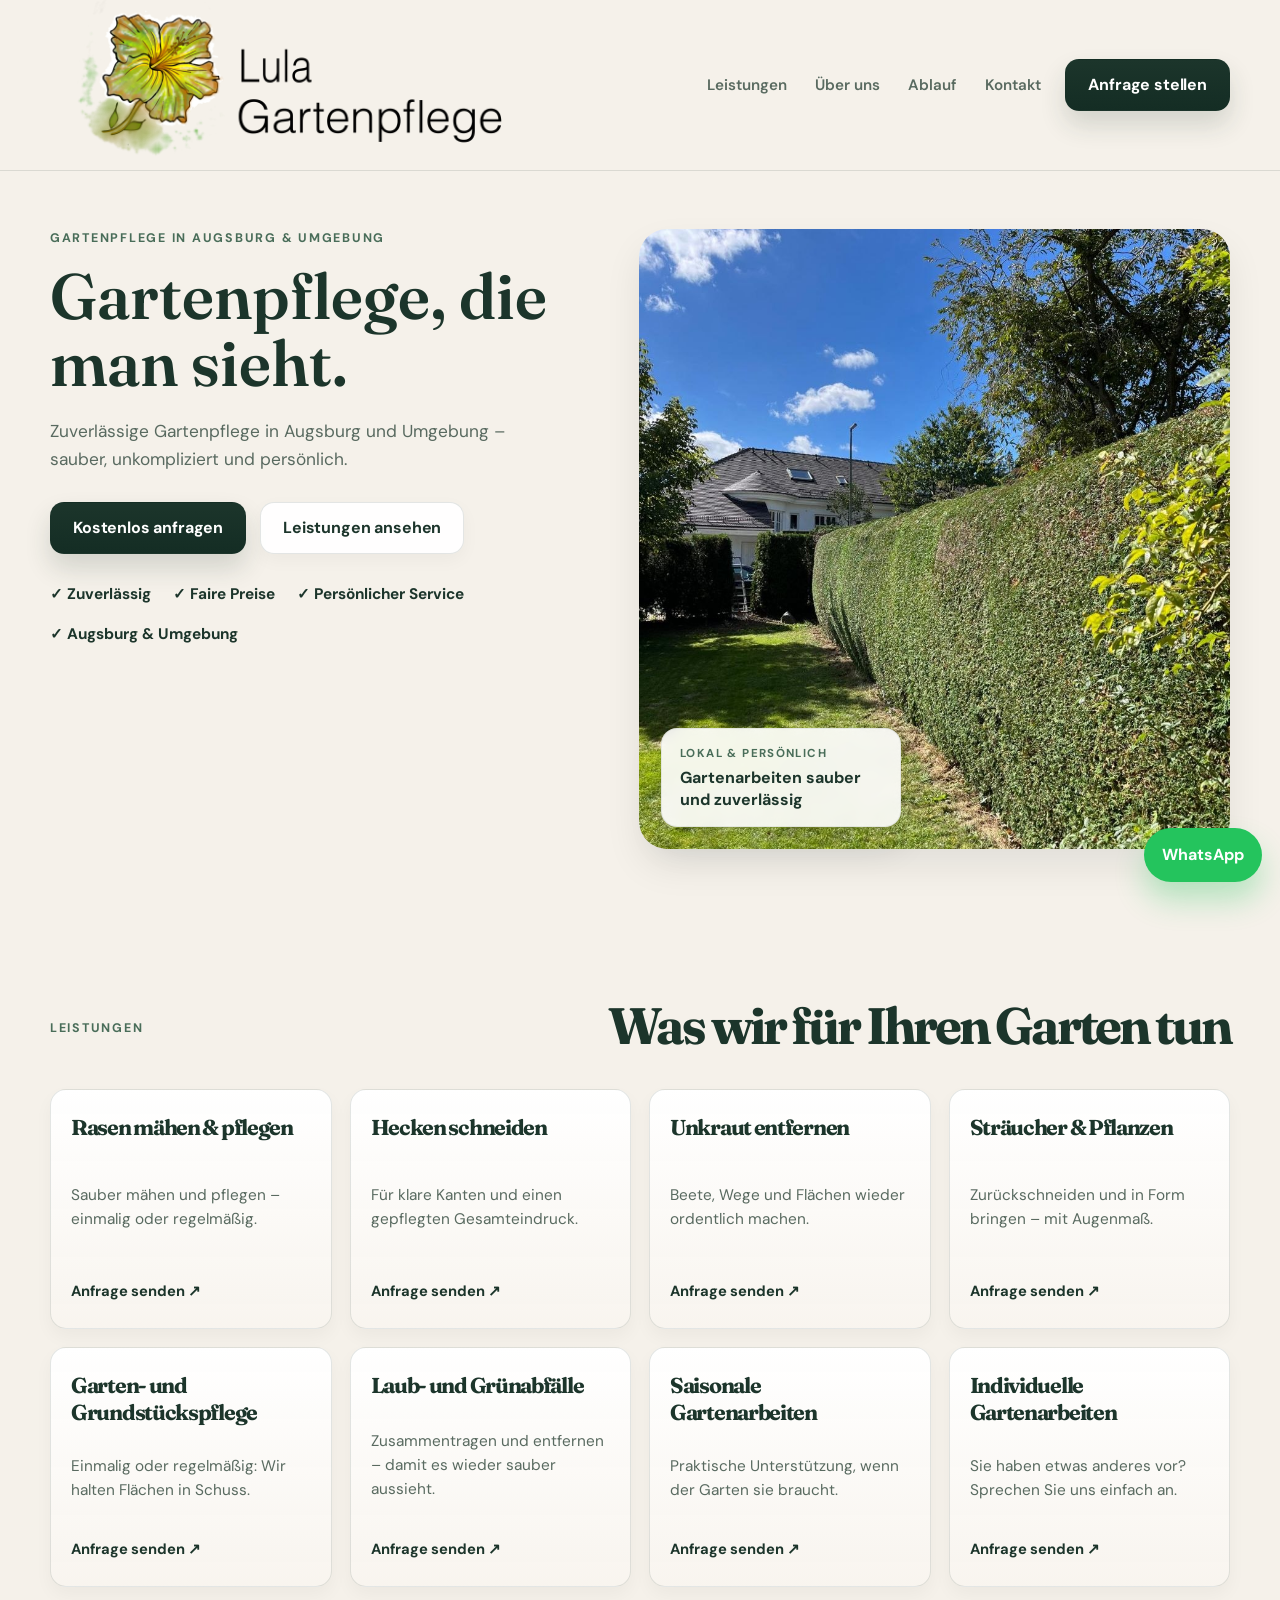
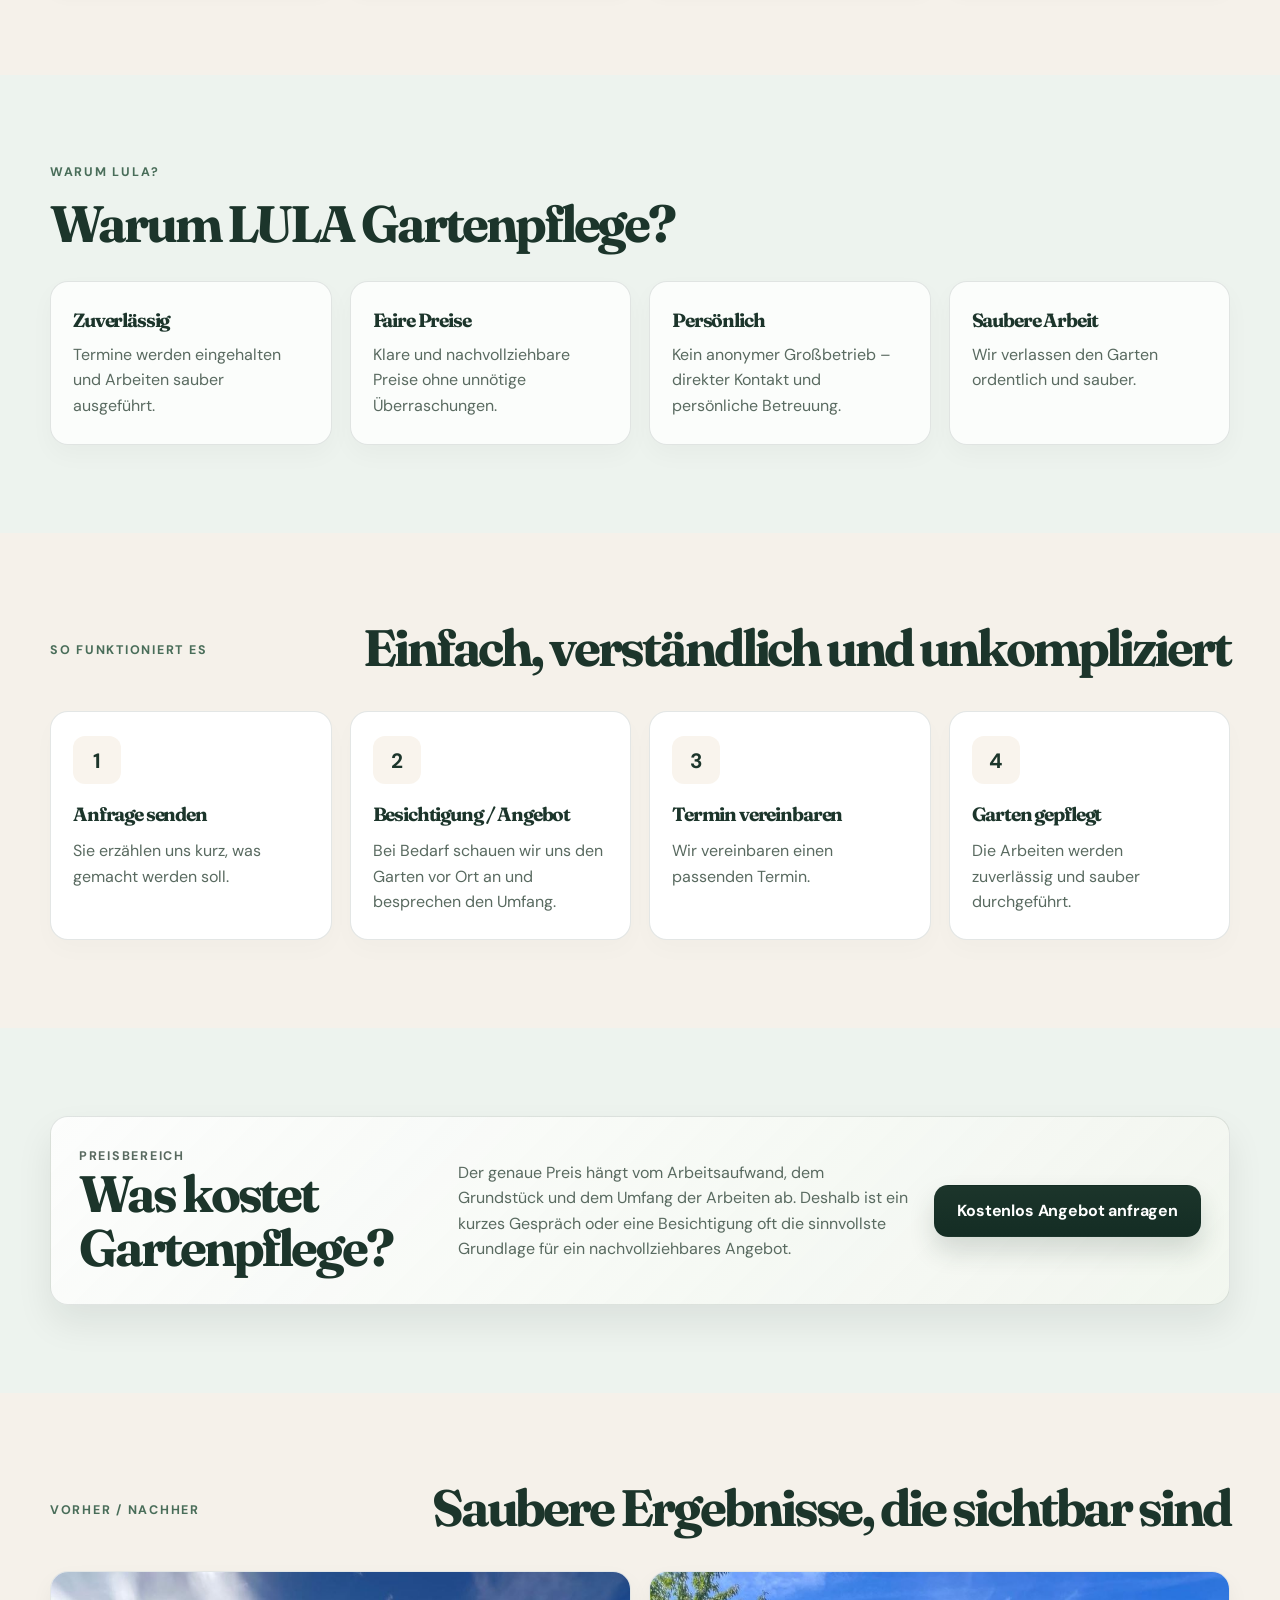
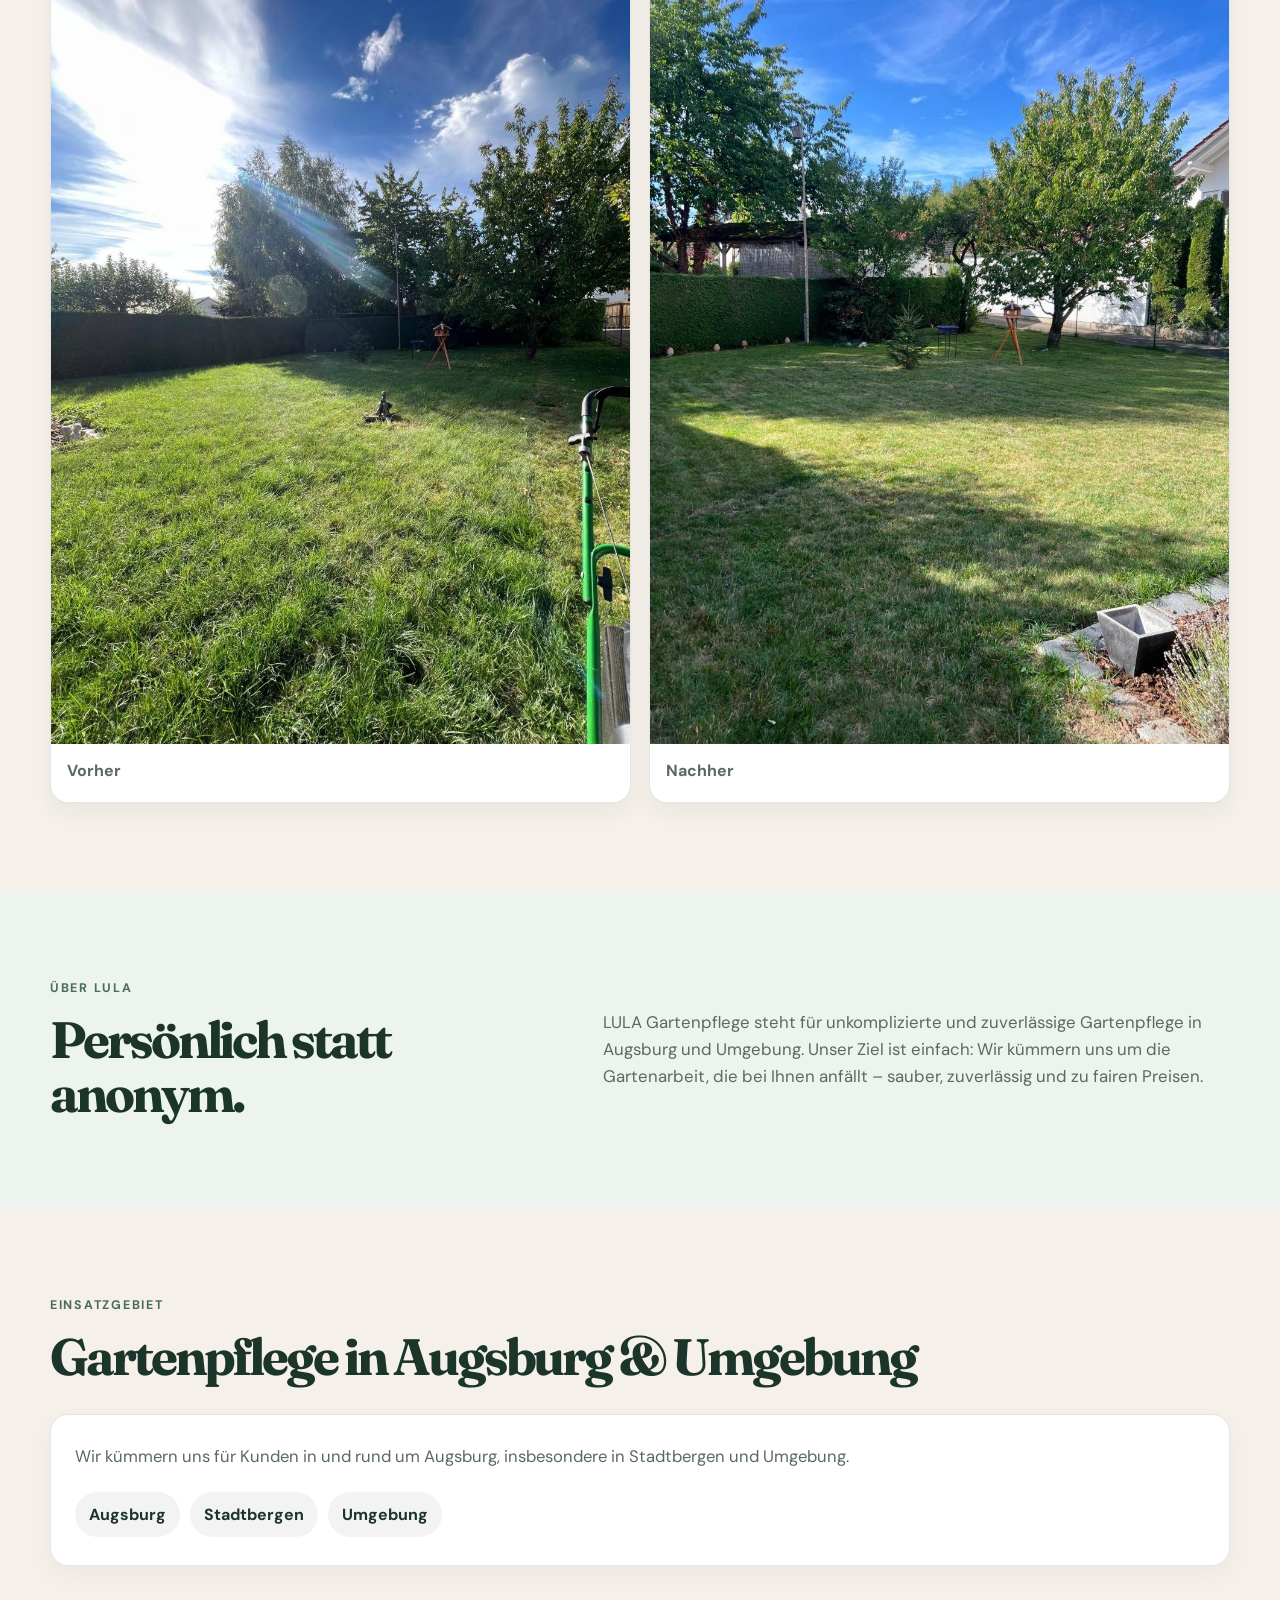
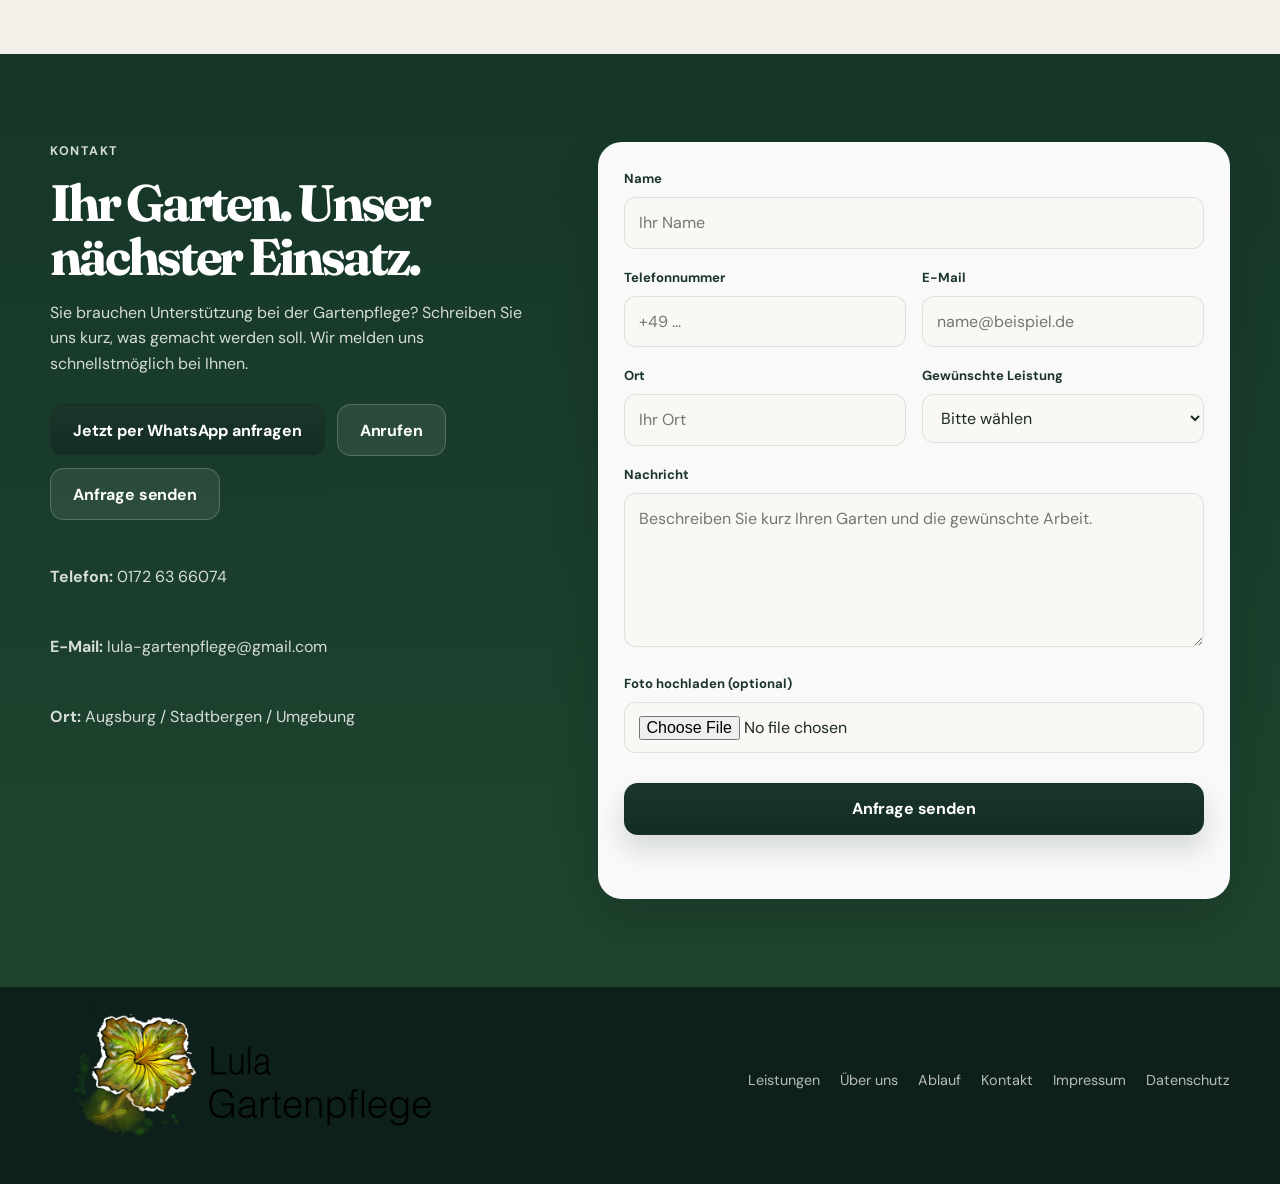
==== commit 6e86942a: "Configure GitHub Pages deployment" ====
--- a/index.html
+++ b/index.html
@@ -4,10 +4,10 @@
     <meta charset="UTF-8" />
     <meta http-equiv="X-UA-Compatible" content="IE=edge" />
     <meta name="viewport" content="width=device-width, initial-scale=1.0" />
-    <title>LULA Gartenpflege | Gartenservice in Augsburg & Stadtbergen</title>
+    <title>LULA Gartenpflege | Gartenpflege in Augsburg & Stadtbergen</title>
     <meta
       name="description"
-      content="LULA Gartenpflege bietet zuverlässigen Gartenservice in Augsburg und Umgebung – vom Rasenschnitt über den Heckenschnitt bis zu regelmäßigen Arbeiten im Grünen. Kostenlos anfragen."
+      content="LULA Gartenpflege bietet zuverlässige Gartenpflege in Augsburg und Umgebung – von Rasenpflege über Heckenschnitt bis zu regelmäßigen Gartenarbeiten. Kostenlos anfragen."
     />
     <meta
       name="keywords"
@@ -15,29 +15,29 @@
     />
     <meta name="robots" content="index, follow" />
     <meta property="og:type" content="website" />
-    <meta property="og:title" content="LULA Gartenpflege | Gartenservice in Augsburg & Stadtbergen" />
+    <meta property="og:title" content="LULA Gartenpflege | Gartenpflege in Augsburg & Stadtbergen" />
     <meta
       property="og:description"
-      content="Zuverlässiger Service rund um Ihren Garten in Augsburg und Umgebung – sauber, unkompliziert und persönlich."
+      content="Zuverlässige Gartenpflege in Augsburg und Umgebung – sauber, unkompliziert und persönlich."
     />
     <meta property="og:image" content="https://lula-gartenpflege.de/images/hero%20hecke.%20jpg.jpg" />
     <meta property="og:url" content="https://lula-gartenpflege.de/" />
-    <link rel="canonical" href="https://lula-gartenpflege.de/" />
     <meta name="twitter:card" content="summary_large_image" />
     <meta name="theme-color" content="#213b2a" />
+    <link rel="canonical" href="https://lula-gartenpflege.de/" />
     <link rel="stylesheet" href="style.css" />
     <script type="application/ld+json">
       {
         "@context": "https://schema.org",
         "@type": "LocalBusiness",
         "name": "LULA Gartenpflege",
-        "image": "https://lula-gartenpflege.de/images/hero%20hecke.%20jpg.jpg",
-        "description": "Zuverlässiger Gartenservice in Augsburg und Umgebung – sauber, unkompliziert und persönlich.",
+        "image": "/images/hero%20hecke.%20jpg.jpg",
+        "description": "Zuverlässige Gartenpflege in Augsburg und Umgebung – sauber, unkompliziert und persönlich.",
         "areaServed": ["Augsburg", "Stadtbergen", "Augsburg und Umgebung"],
         "telephone": "+49 172 6366074",
         "email": "lula-gartenpflege@gmail.com",
         "sameAs": [
-          "https://wa.me/491726366074?text=Hallo%2C%20ich%20interessiere%20mich%20f%C3%BCr%20Gartenarbeiten%20in%20Augsburg%20oder%20Stadtbergen."
+          "https://wa.me/491726366074?text=Hallo%2C%20ich%20interessiere%20mich%20f%C3%BCr%20Gartenpflege%20in%20Augsburg%20oder%20Stadtbergen."
         ]
       }
     </script>
@@ -72,10 +72,10 @@
       <section class="hero">
         <div class="container hero-grid">
           <div class="hero-copy">
-            <p class="eyebrow">Gartenservice in Augsburg &amp; Umgebung</p>
+            <p class="eyebrow">Gartenpflege in Augsburg &amp; Umgebung</p>
             <h1>Gartenpflege, die man sieht.</h1>
             <p class="lead">
-              Ob Rasen, Hecke oder Beet: Wir erledigen die anfallenden Arbeiten zuverlässig, sauber und persönlich.
+              Zuverlässige Gartenpflege in Augsburg und Umgebung – sauber, unkompliziert und persönlich.
             </p>
 
             <div class="hero-actions">
@@ -112,41 +112,49 @@
             <article class="service-card">
               <h3>Rasen mähen &amp; pflegen</h3>
               <p>Sauber mähen und pflegen – einmalig oder regelmäßig.</p>
+              <a href="#kontakt" class="service-link">Anfrage senden ↗</a>
             </article>
 
             <article class="service-card">
               <h3>Hecken schneiden</h3>
               <p>Für klare Kanten und einen gepflegten Gesamteindruck.</p>
+              <a href="#kontakt" class="service-link">Anfrage senden ↗</a>
             </article>
 
             <article class="service-card">
               <h3>Unkraut entfernen</h3>
               <p>Beete, Wege und Flächen wieder ordentlich machen.</p>
+              <a href="#kontakt" class="service-link">Anfrage senden ↗</a>
             </article>
 
             <article class="service-card">
               <h3>Sträucher &amp; Pflanzen</h3>
               <p>Zurückschneiden und in Form bringen – mit Augenmaß.</p>
+              <a href="#kontakt" class="service-link">Anfrage senden ↗</a>
             </article>
 
             <article class="service-card">
               <h3>Garten- und Grundstückspflege</h3>
               <p>Einmalig oder regelmäßig: Wir halten Flächen in Schuss.</p>
+              <a href="#kontakt" class="service-link">Anfrage senden ↗</a>
             </article>
 
             <article class="service-card">
               <h3>Laub- und Grünabfälle</h3>
               <p>Zusammentragen und entfernen – damit es wieder sauber aussieht.</p>
+              <a href="#kontakt" class="service-link">Anfrage senden ↗</a>
             </article>
 
             <article class="service-card">
               <h3>Saisonale Gartenarbeiten</h3>
               <p>Praktische Unterstützung, wenn der Garten sie braucht.</p>
+              <a href="#kontakt" class="service-link">Anfrage senden ↗</a>
             </article>
 
             <article class="service-card">
               <h3>Individuelle Gartenarbeiten</h3>
               <p>Sie haben etwas anderes vor? Sprechen Sie uns einfach an.</p>
+              <a href="#kontakt" class="service-link">Anfrage senden ↗</a>
             </article>
           </div>
         </div>
@@ -156,7 +164,7 @@
         <div class="container">
           <div class="section-heading narrow">
             <p class="eyebrow">Warum LULA?</p>
-            <h2>Gute Arbeit, unkompliziert erledigt.</h2>
+            <h2>Warum LULA Gartenpflege?</h2>
           </div>
 
           <div class="feature-grid">
@@ -217,7 +225,7 @@
           <div class="price-box">
             <div>
               <p class="eyebrow">Preisbereich</p>
-              <h2>Was kostet unser Gartenservice?</h2>
+              <h2>Was kostet Gartenpflege?</h2>
             </div>
             <p>
               Der genaue Preis hängt vom Arbeitsaufwand, dem Grundstück und dem Umfang der Arbeiten ab. Deshalb
@@ -260,8 +268,8 @@
           </div>
           <div class="about-text">
             <p>
-              LULA steht für unkomplizierte, zuverlässige Unterstützung rund ums Grün in Augsburg und Umgebung.
-              Wir übernehmen die Arbeiten, die bei Ihnen anfallen – sauber,
+              LULA Gartenpflege steht für unkomplizierte und zuverlässige Gartenpflege in Augsburg und Umgebung.
+              Unser Ziel ist einfach: Wir kümmern uns um die Gartenarbeit, die bei Ihnen anfällt – sauber,
               zuverlässig und zu fairen Preisen.
             </p>
           </div>
@@ -272,7 +280,7 @@
         <div class="container">
           <div class="section-heading narrow">
             <p class="eyebrow">Einsatzgebiet</p>
-            <h2>Gartenservice in Augsburg &amp; Umgebung</h2>
+            <h2>Gartenpflege in Augsburg &amp; Umgebung</h2>
           </div>
 
           <div class="area-box">
@@ -292,13 +300,13 @@
             <p class="eyebrow eyebrow-light">Kontakt</p>
             <h2>Ihr Garten. Unser nächster Einsatz.</h2>
             <p>
-              Sie brauchen Hilfe rund um Ihren Garten? Schreiben Sie uns kurz, was ansteht.
+              Sie brauchen Unterstützung bei der Gartenpflege? Schreiben Sie uns kurz, was gemacht werden soll.
               Wir melden uns schnellstmöglich bei Ihnen.
             </p>
 
             <div class="contact-actions">
               <a
-                href="https://wa.me/491726366074?text=Hallo%2C%20ich%20interessiere%20mich%20f%C3%BCr%20Gartenarbeiten%20in%20Augsburg%20oder%20Stadtbergen."
+                href="https://wa.me/491726366074?text=Hallo%2C%20ich%20interessiere%20mich%20f%C3%BCr%20Gartenpflege%20in%20Augsburg%20oder%20Stadtbergen."
                 class="button button-primary"
                 target="_blank"
                 rel="noopener noreferrer"
@@ -361,6 +369,8 @@
               <input id="photo" name="photo" type="file" accept="image/*" />
             </div>
 
+            <input class="honeypot" type="text" tabindex="-1" autocomplete="off" aria-hidden="true" />
+
             <button type="submit" class="button button-primary submit-button">Anfrage senden</button>
             <p class="form-status" aria-live="polite"></p>
           </form>
@@ -389,7 +399,7 @@
 
     <a
       class="sticky-whatsapp"
-      href="https://wa.me/491726366074?text=Hallo%2C%20ich%20interessiere%20mich%20f%C3%BCr%20Gartenarbeiten%20in%20Augsburg%20oder%20Stadtbergen."
+      href="https://wa.me/491726366074?text=Hallo%2C%20ich%20interessiere%20mich%20f%C3%BCr%20Gartenpflege%20in%20Augsburg%20oder%20Stadtbergen."
       target="_blank"
       rel="noopener noreferrer"
       aria-label="WhatsApp Kontakt"
--- a/style.css
+++ b/style.css
@@ -3,14 +3,6 @@
   src: url("fonts/dm-sans.woff2") format("woff2");
   font-style: normal;
   font-weight: 400 700;
-  font-display: swap;
-}
-
-@font-face {
-  font-family: "DM Serif Display";
-  src: url("fonts/dm-serif-display.ttf") format("truetype");
-  font-style: normal;
-  font-weight: 400;
   font-display: swap;
 }
 
@@ -106,7 +98,7 @@
 
 .legal-page h1 {
   margin: 0 0 18px;
-  font-family: "DM Serif Display", Georgia, serif;
+  font-family: "Fraunces", Georgia, serif;
   font-size: clamp(2.4rem, 6vw, 3.8rem);
   font-weight: 600;
   line-height: 1.08;
@@ -132,7 +124,7 @@
 
 .legal-section h2 {
   margin: 0 0 12px;
-  font-family: "DM Serif Display", Georgia, serif;
+  font-family: "Fraunces", Georgia, serif;
   font-size: 1.45rem;
   font-weight: 600;
   line-height: 1.25;
@@ -181,10 +173,7 @@
   display: flex;
   align-items: center;
   justify-content: space-between;
-  width: 100%;
-  max-width: none;
-  padding-inline: 12px;
-  min-height: 84px;
+  min-height: 110px;
   gap: 24px;
 }
 
@@ -212,9 +201,9 @@
 }
 
 .site-header .brand img {
-  width: clamp(190px, 26vw, 360px);
+  width: clamp(280px, 38vw, 550px);
   height: auto;
-  max-height: 100px;
+  max-height: 190px;
   object-fit: contain;
   object-position: center;
 }
@@ -340,8 +329,7 @@
   margin: 0;
   letter-spacing: -0.06em;
   color: var(--primary);
-  font-family: "DM Serif Display", Georgia, serif;
-  text-align: left;
+  font-family: "Fraunces", Georgia, serif;
 }
 
 h1 {
@@ -352,6 +340,7 @@
 }
 
 .hero-copy h1 {
+  font-family: "Fraunces", Georgia, serif;
   font-weight: 600;
   letter-spacing: 0;
   line-height: 1.04;
@@ -765,6 +754,15 @@
   min-height: 120px;
 }
 
+.honeypot {
+  position: absolute;
+  left: -9999px;
+  width: 1px;
+  height: 1px;
+  opacity: 0;
+  pointer-events: none;
+}
+
 .submit-button {
   width: 100%;
   margin-top: 12px;
@@ -803,9 +801,9 @@
 }
 
 .footer-brand img {
-  width: clamp(180px, 22vw, 300px);
+  width: clamp(280px, 32vw, 480px);
   height: auto;
-  max-height: 100px;
+  max-height: 168px;
   object-fit: contain;
   object-position: center;
 }
@@ -920,13 +918,13 @@
   }
 
   .site-header .brand img {
-    width: clamp(160px, 44vw, 270px);
-    max-height: 90px;
+    width: clamp(210px, 58vw, 340px);
+    max-height: 120px;
   }
 
   .footer-brand img {
-    width: min(220px, 60vw);
-    max-height: 80px;
+    width: min(340px, 70vw);
+    max-height: 120px;
   }
 
   .footer-inner {
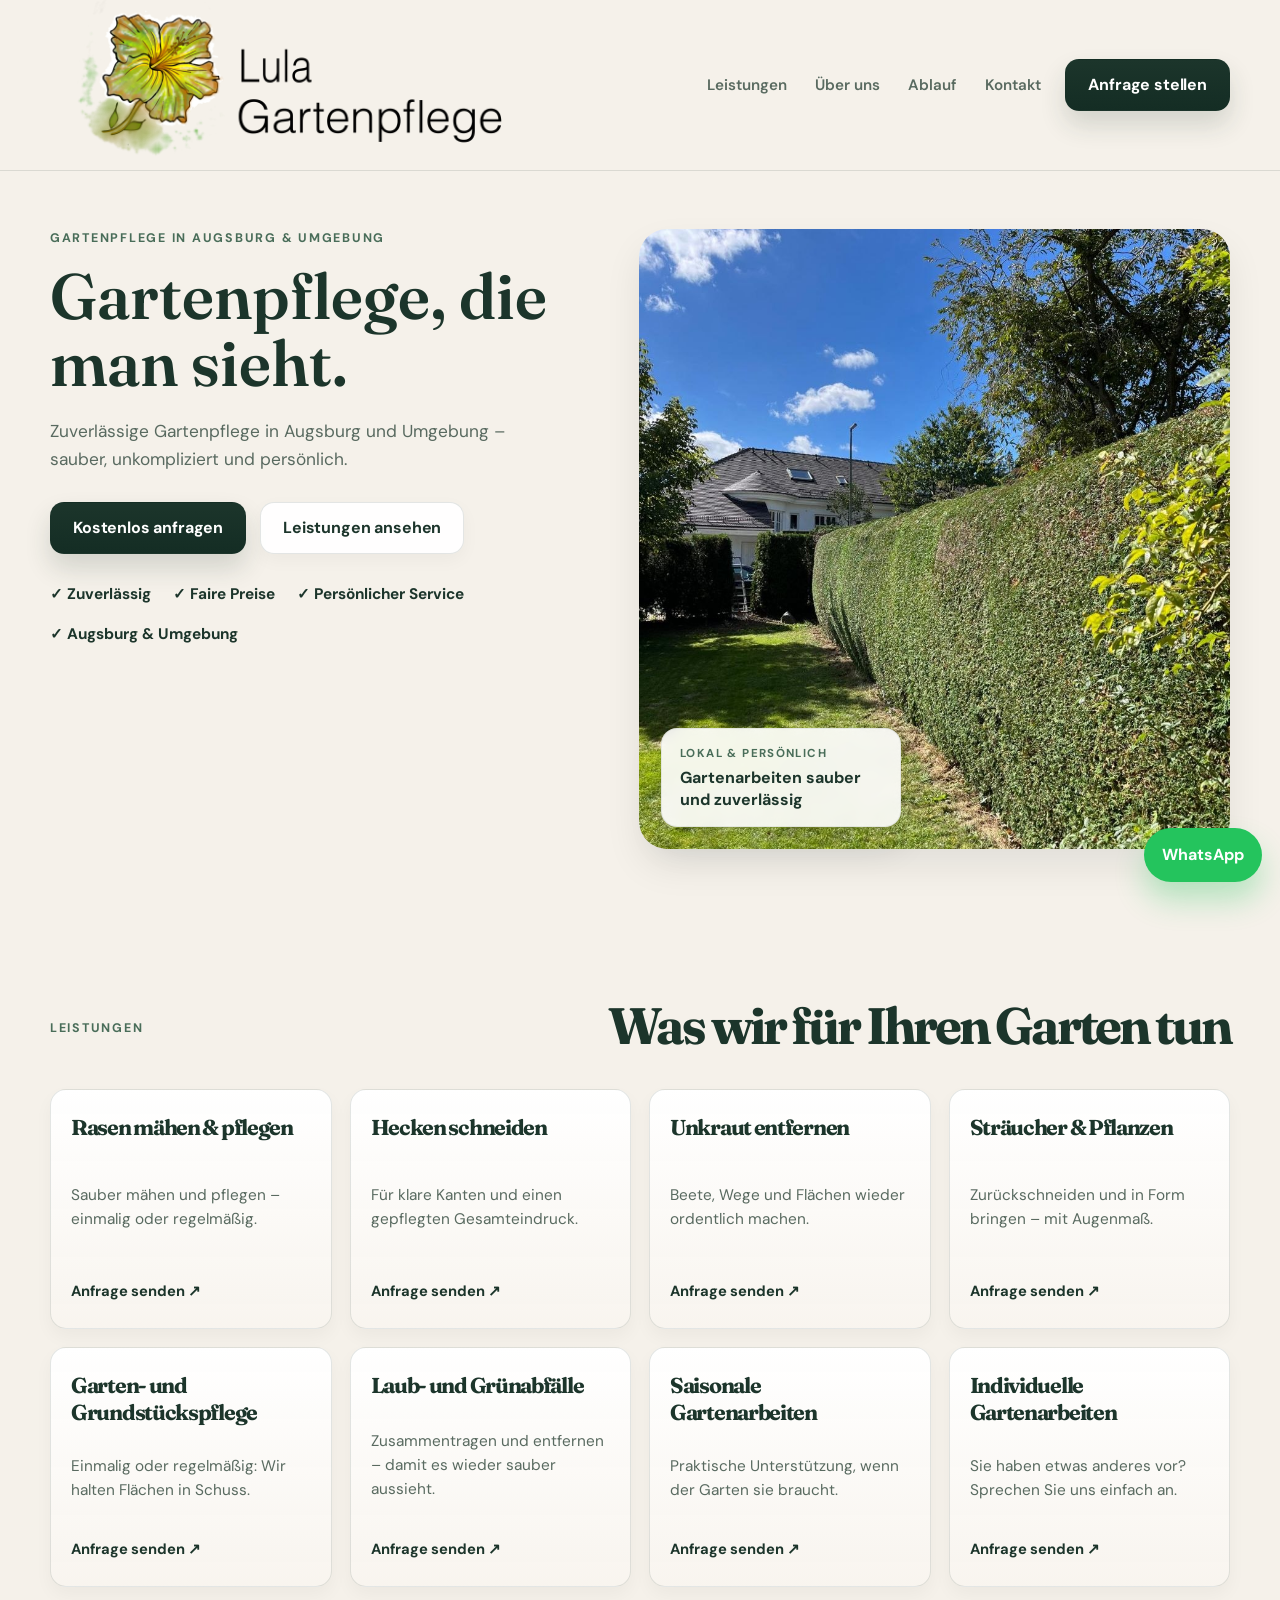
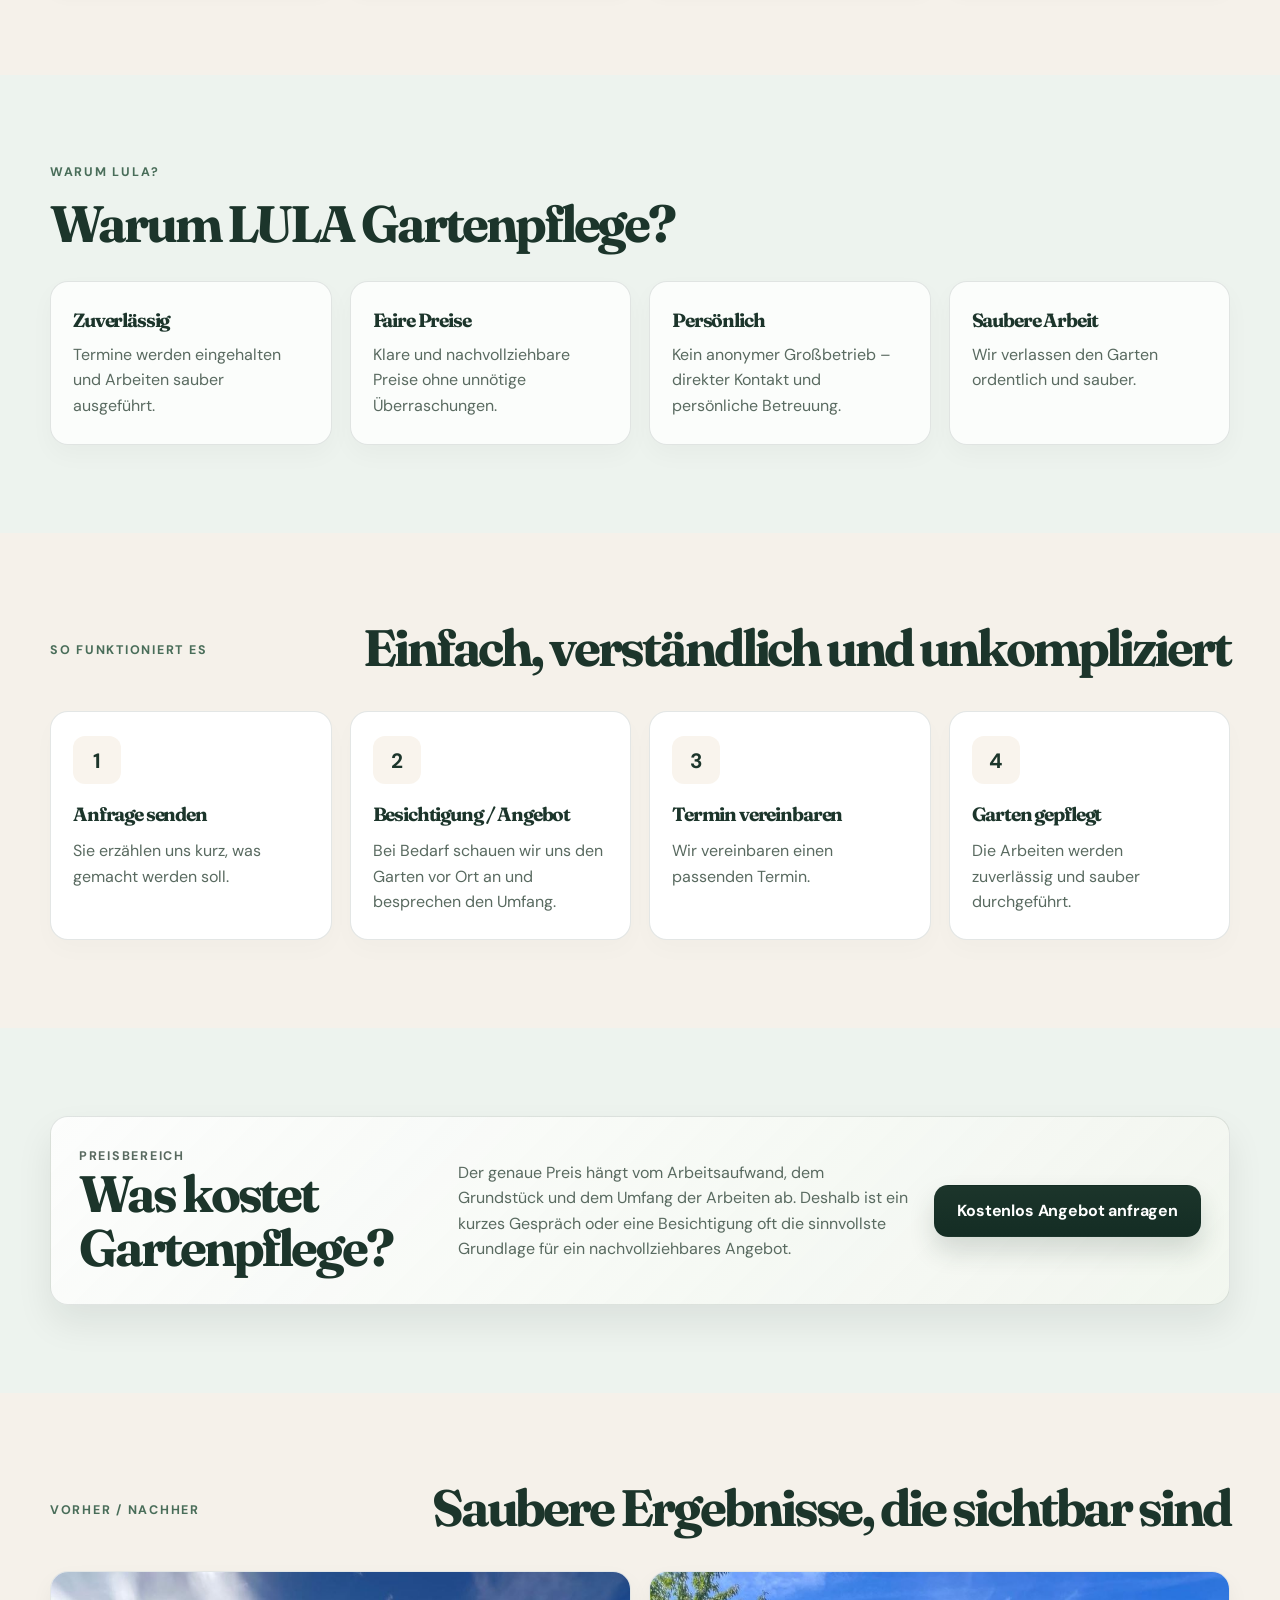
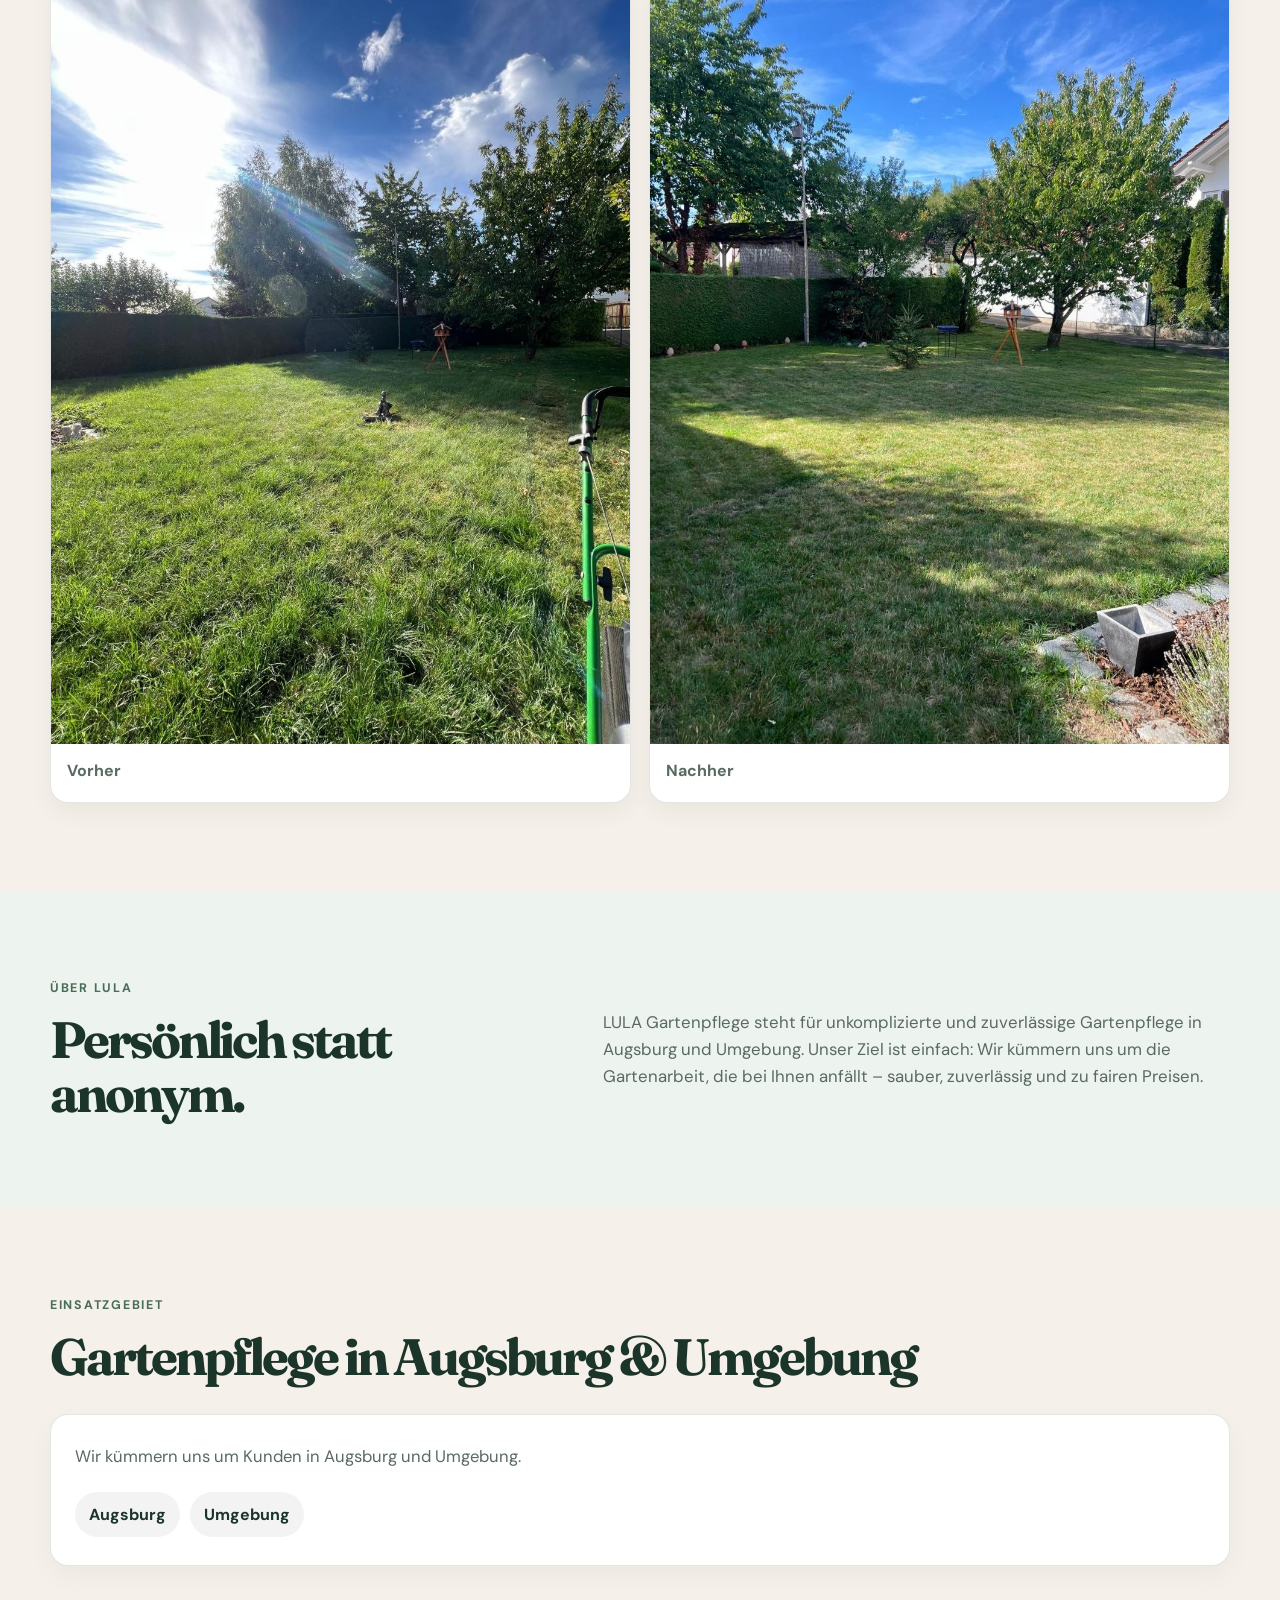
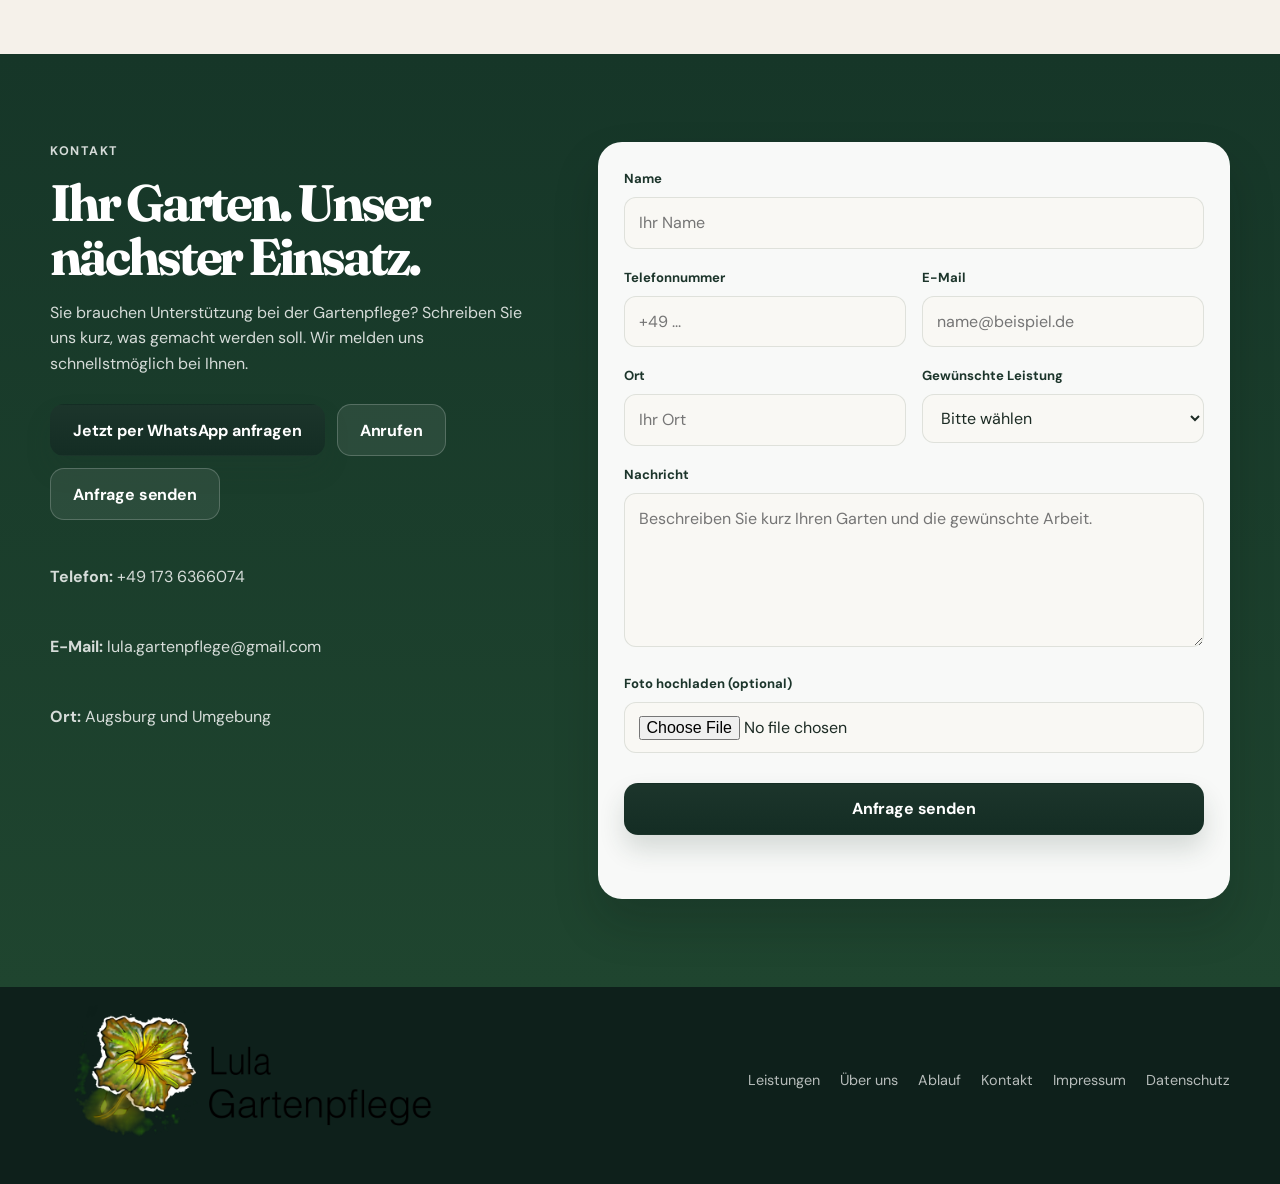
==== commit 7e411fd1: "Update website contact details" ====
--- a/index.html
+++ b/index.html
@@ -4,18 +4,18 @@
     <meta charset="UTF-8" />
     <meta http-equiv="X-UA-Compatible" content="IE=edge" />
     <meta name="viewport" content="width=device-width, initial-scale=1.0" />
-    <title>LULA Gartenpflege | Gartenpflege in Augsburg & Stadtbergen</title>
+    <title>LULA Gartenpflege | Gartenpflege in Augsburg &amp; Umgebung</title>
     <meta
       name="description"
       content="LULA Gartenpflege bietet zuverlässige Gartenpflege in Augsburg und Umgebung – von Rasenpflege über Heckenschnitt bis zu regelmäßigen Gartenarbeiten. Kostenlos anfragen."
     />
     <meta
       name="keywords"
-      content="Gartenpflege Augsburg, Gartenservice Augsburg, Gartenpflege Stadtbergen, Rasen mähen Augsburg, Heckenschnitt Augsburg, Gartenarbeiten Augsburg, Gartenpflege in der Nähe"
+      content="Gartenpflege Augsburg, Gartenservice Augsburg, Rasen mähen Augsburg, Heckenschnitt Augsburg, Gartenarbeiten Augsburg, Gartenpflege in der Nähe"
     />
     <meta name="robots" content="index, follow" />
     <meta property="og:type" content="website" />
-    <meta property="og:title" content="LULA Gartenpflege | Gartenpflege in Augsburg & Stadtbergen" />
+    <meta property="og:title" content="LULA Gartenpflege | Gartenpflege in Augsburg &amp; Umgebung" />
     <meta
       property="og:description"
       content="Zuverlässige Gartenpflege in Augsburg und Umgebung – sauber, unkompliziert und persönlich."
@@ -33,11 +33,11 @@
         "name": "LULA Gartenpflege",
         "image": "/images/hero%20hecke.%20jpg.jpg",
         "description": "Zuverlässige Gartenpflege in Augsburg und Umgebung – sauber, unkompliziert und persönlich.",
-        "areaServed": ["Augsburg", "Stadtbergen", "Augsburg und Umgebung"],
-        "telephone": "+49 172 6366074",
-        "email": "lula-gartenpflege@gmail.com",
+        "areaServed": ["Augsburg", "Augsburg und Umgebung"],
+        "telephone": "+49 173 6366074",
+        "email": "lula.gartenpflege@gmail.com",
         "sameAs": [
-          "https://wa.me/491726366074?text=Hallo%2C%20ich%20interessiere%20mich%20f%C3%BCr%20Gartenpflege%20in%20Augsburg%20oder%20Stadtbergen."
+          "https://wa.me/491736366074?text=Hallo%2C%20ich%20interessiere%20mich%20f%C3%BCr%20Gartenpflege%20in%20Augsburg%20und%20Umgebung."
         ]
       }
     </script>
@@ -284,10 +284,9 @@
           </div>
 
           <div class="area-box">
-            <p>Wir kümmern uns für Kunden in und rund um Augsburg, insbesondere in Stadtbergen und Umgebung.</p>
+            <p>Wir kümmern uns um Kunden in Augsburg und Umgebung.</p>
             <div class="area-tags" aria-label="Gebiete">
               <span>Augsburg</span>
-              <span>Stadtbergen</span>
               <span>Umgebung</span>
             </div>
           </div>
@@ -306,21 +305,21 @@
 
             <div class="contact-actions">
               <a
-                href="https://wa.me/491726366074?text=Hallo%2C%20ich%20interessiere%20mich%20f%C3%BCr%20Gartenpflege%20in%20Augsburg%20oder%20Stadtbergen."
+                href="https://wa.me/491736366074?text=Hallo%2C%20ich%20interessiere%20mich%20f%C3%BCr%20Gartenpflege%20in%20Augsburg%20und%20Umgebung."
                 class="button button-primary"
                 target="_blank"
                 rel="noopener noreferrer"
               >
                 Jetzt per WhatsApp anfragen
               </a>
-              <a href="tel:+491726366074" class="button button-secondary-light">Anrufen</a>
+              <a href="tel:+491736366074" class="button button-secondary-light">Anrufen</a>
               <a href="#kontakt-form" class="button button-secondary-light">Anfrage senden</a>
             </div>
 
             <div class="contact-details">
-              <p><strong>Telefon:</strong> <a href="tel:+491726366074">0172 63 66074</a></p>
-              <p><strong>E-Mail:</strong> <a href="mailto:lula-gartenpflege@gmail.com">lula-gartenpflege@gmail.com</a></p>
-              <p><strong>Ort:</strong> Augsburg / Stadtbergen / Umgebung</p>
+              <p><strong>Telefon:</strong> <a href="tel:+491736366074">+49 173 6366074</a></p>
+              <p><strong>E-Mail:</strong> <a href="mailto:lula.gartenpflege@gmail.com">lula.gartenpflege@gmail.com</a></p>
+              <p><strong>Ort:</strong> Augsburg und Umgebung</p>
             </div>
           </div>
 
@@ -399,7 +398,7 @@
 
     <a
       class="sticky-whatsapp"
-      href="https://wa.me/491726366074?text=Hallo%2C%20ich%20interessiere%20mich%20f%C3%BCr%20Gartenpflege%20in%20Augsburg%20oder%20Stadtbergen."
+      href="https://wa.me/491736366074?text=Hallo%2C%20ich%20interessiere%20mich%20f%C3%BCr%20Gartenpflege%20in%20Augsburg%20und%20Umgebung."
       target="_blank"
       rel="noopener noreferrer"
       aria-label="WhatsApp Kontakt"
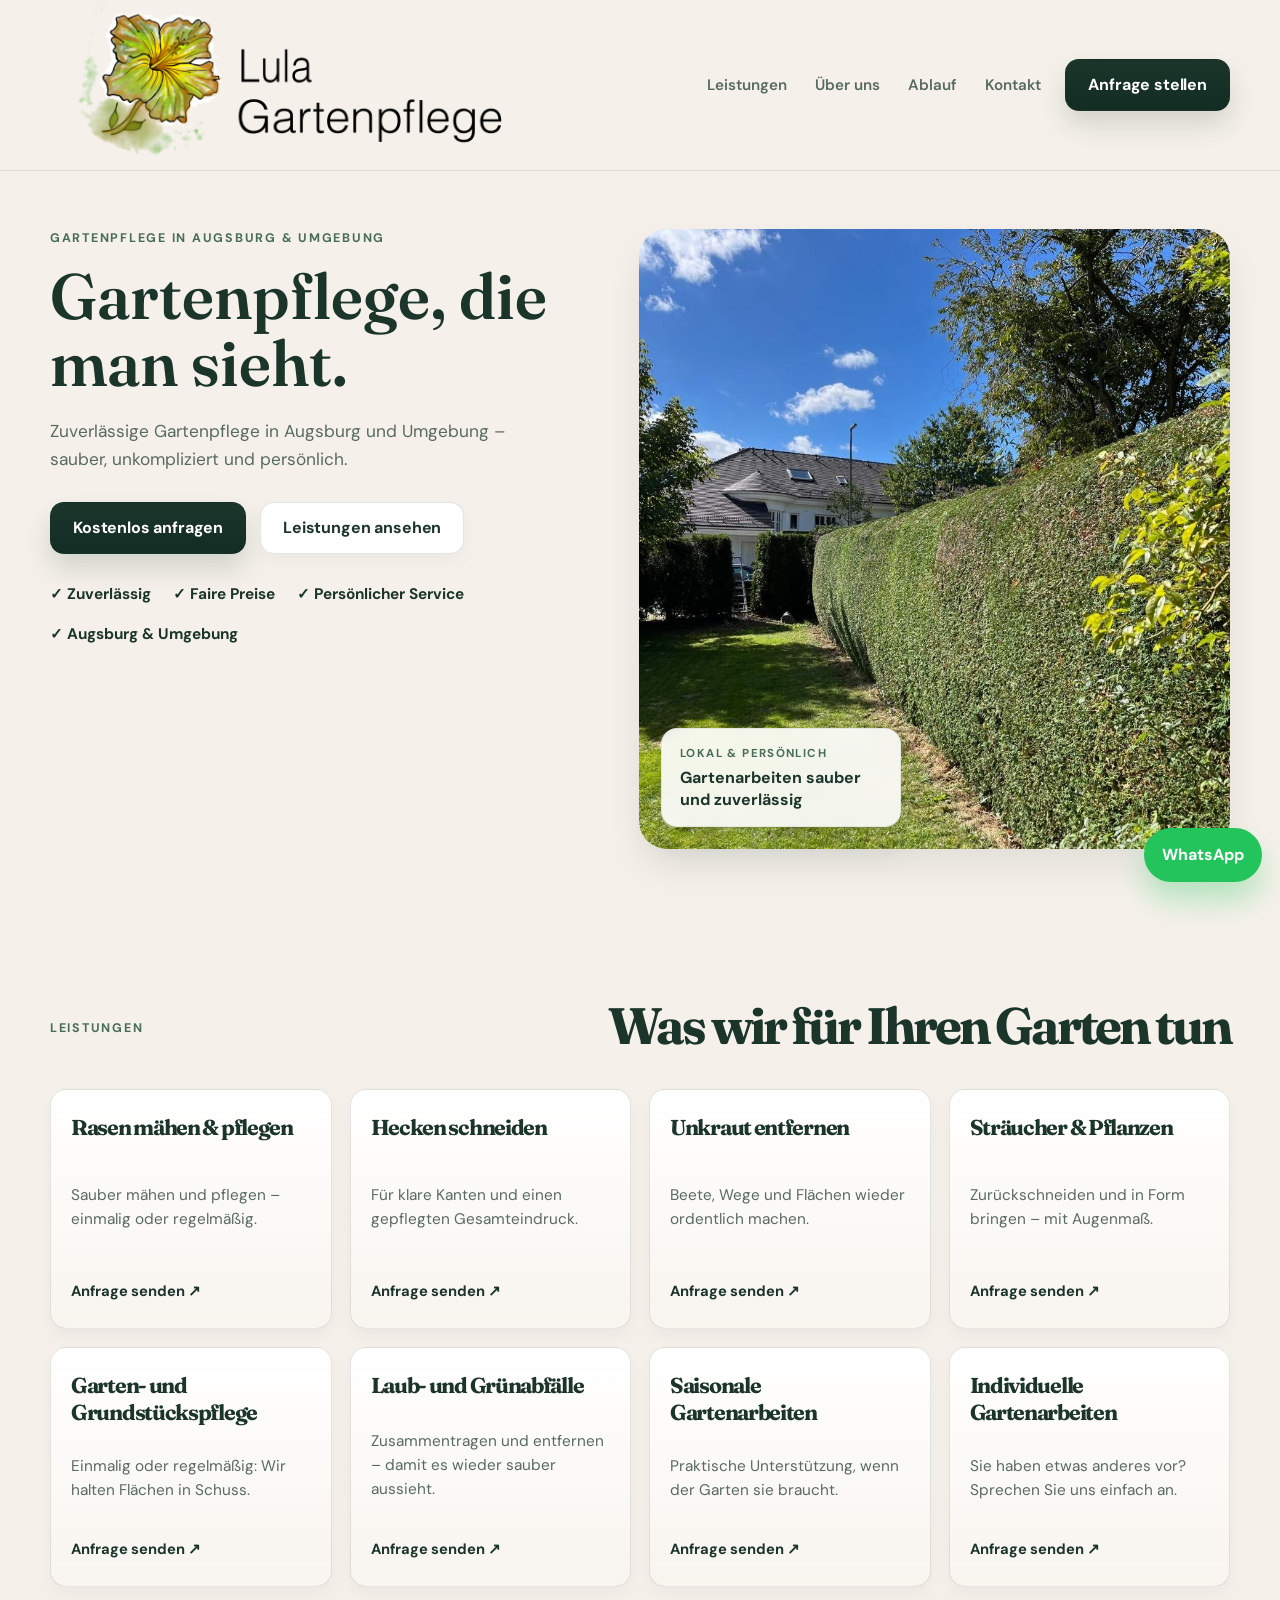
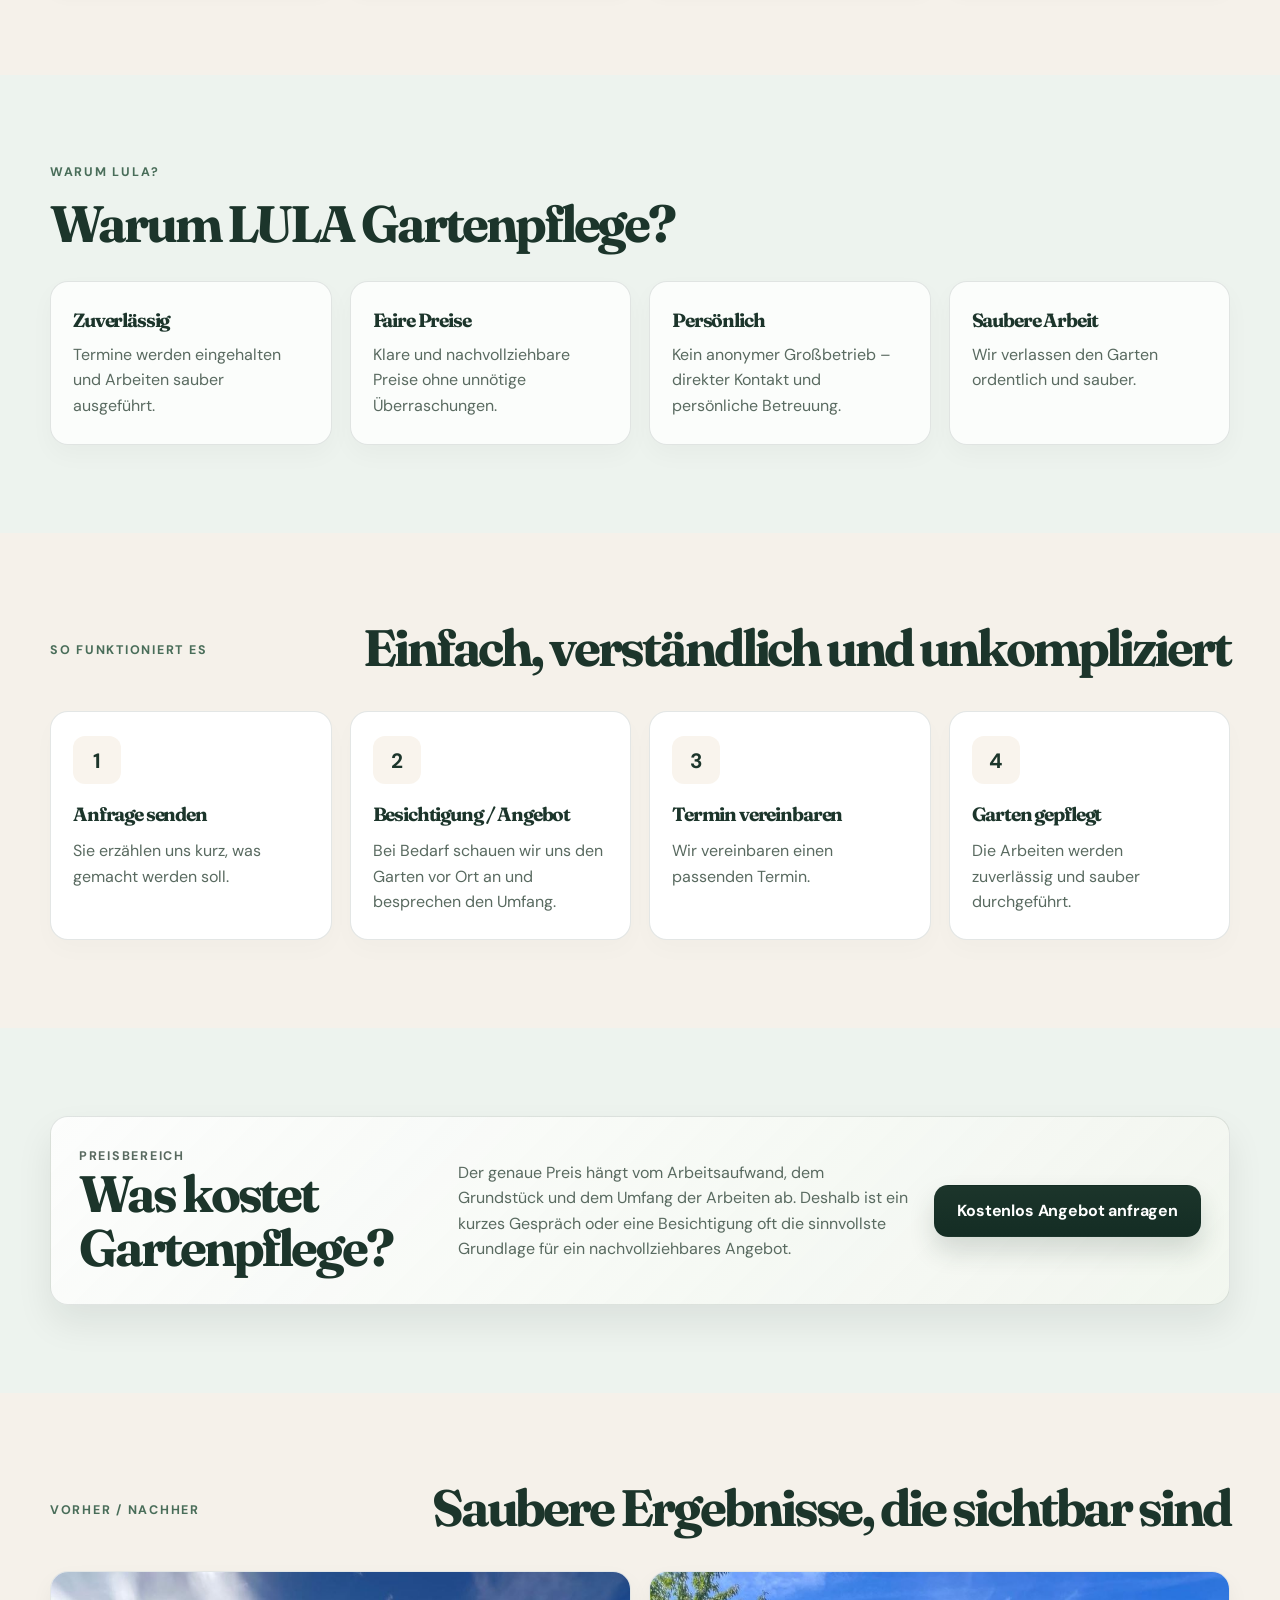
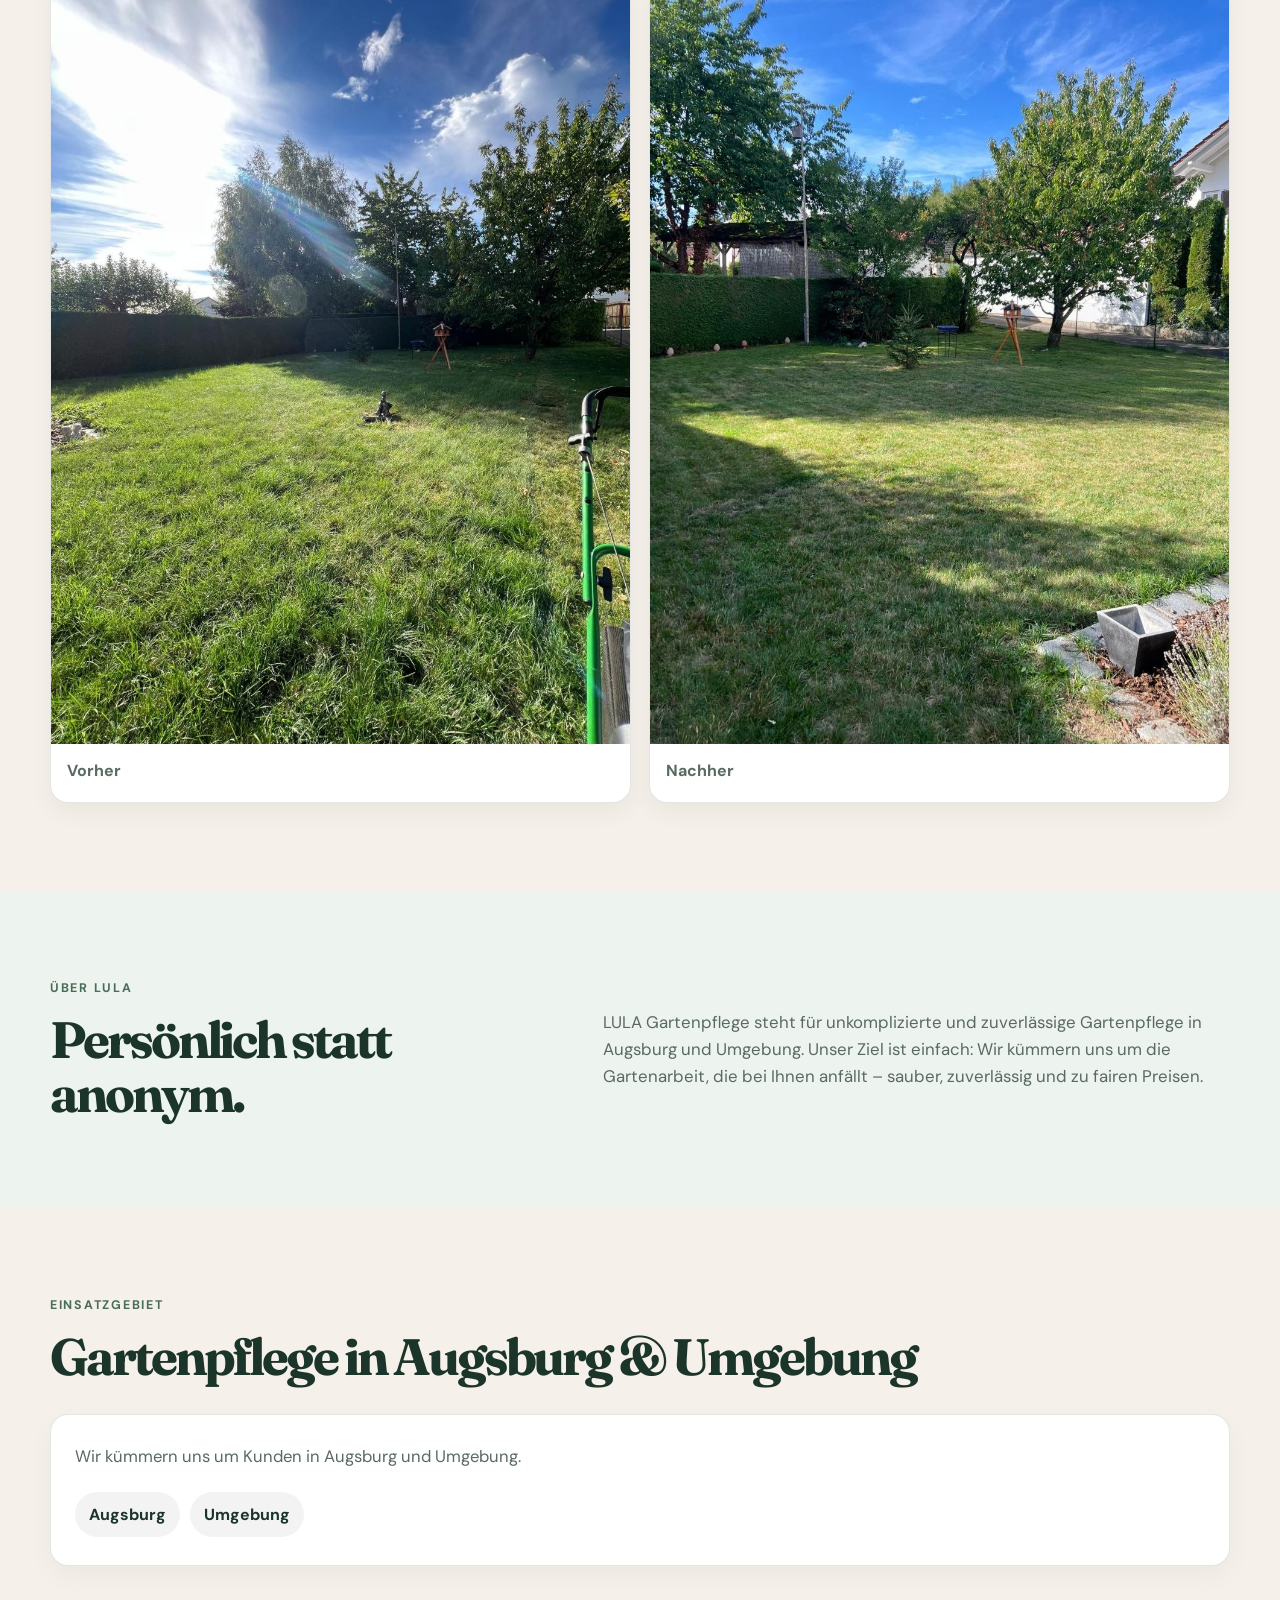
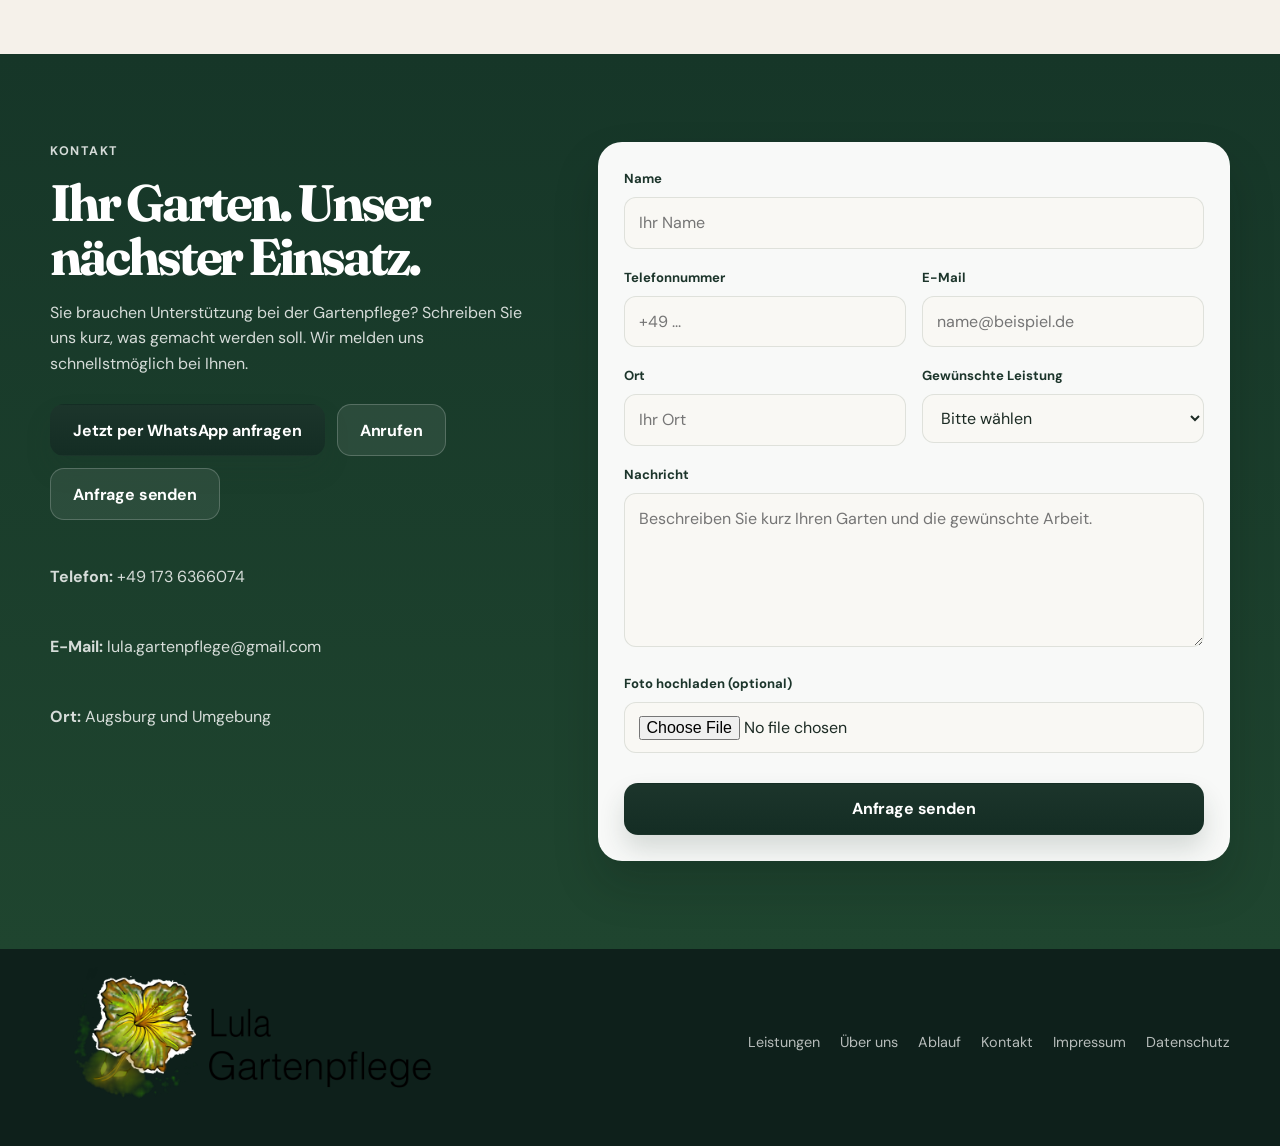
==== commit a2e7c0b3: "Connect contact form to Formspree" ====
--- a/index.html
+++ b/index.html
@@ -323,7 +323,14 @@
             </div>
           </div>
 
-          <form class="contact-form" id="kontakt-form" novalidate>
+          <form
+            class="contact-form"
+            id="kontakt-form"
+            action="https://formspree.io/f/mgavbygz"
+            method="POST"
+            enctype="multipart/form-data"
+          >
+            <input type="hidden" name="_subject" value="Neue Anfrage über LULA Gartenpflege" />
             <div class="form-row">
               <label for="name">Name</label>
               <input id="name" name="name" type="text" placeholder="Ihr Name" required />
@@ -368,10 +375,9 @@
               <input id="photo" name="photo" type="file" accept="image/*" />
             </div>
 
-            <input class="honeypot" type="text" tabindex="-1" autocomplete="off" aria-hidden="true" />
+            <input class="honeypot" type="text" name="_gotcha" tabindex="-1" autocomplete="off" aria-hidden="true" />
 
             <button type="submit" class="button button-primary submit-button">Anfrage senden</button>
-            <p class="form-status" aria-live="polite"></p>
           </form>
         </div>
       </section>
--- a/style.css
+++ b/style.css
@@ -768,21 +768,6 @@
   margin-top: 12px;
 }
 
-.form-status {
-  min-height: 24px;
-  margin: 14px 0 0;
-  font-size: 0.86rem;
-  color: var(--muted);
-}
-
-.form-status.is-error {
-  color: #b14a4a;
-}
-
-.form-status.is-success {
-  color: #2d6b3d;
-}
-
 .site-footer {
   background: #0e201b;
   color: rgba(255, 255, 255, 0.7);
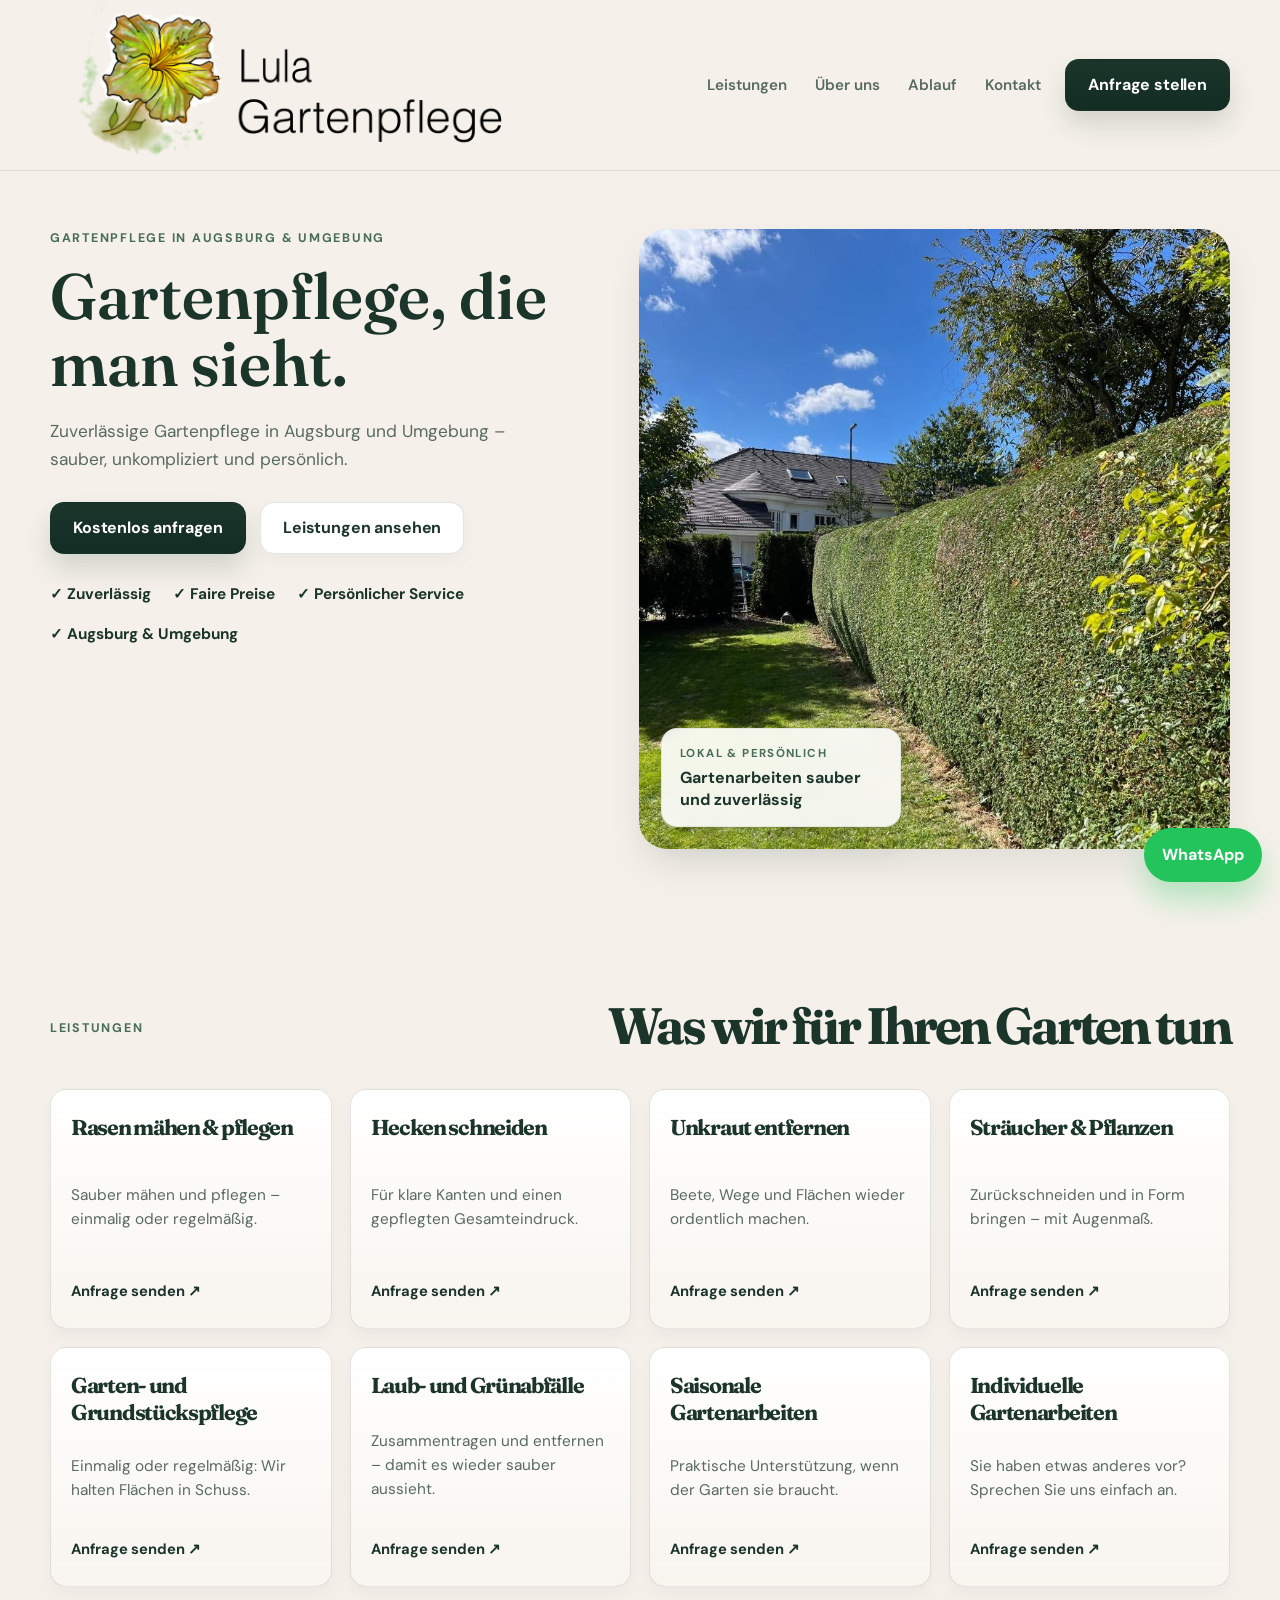
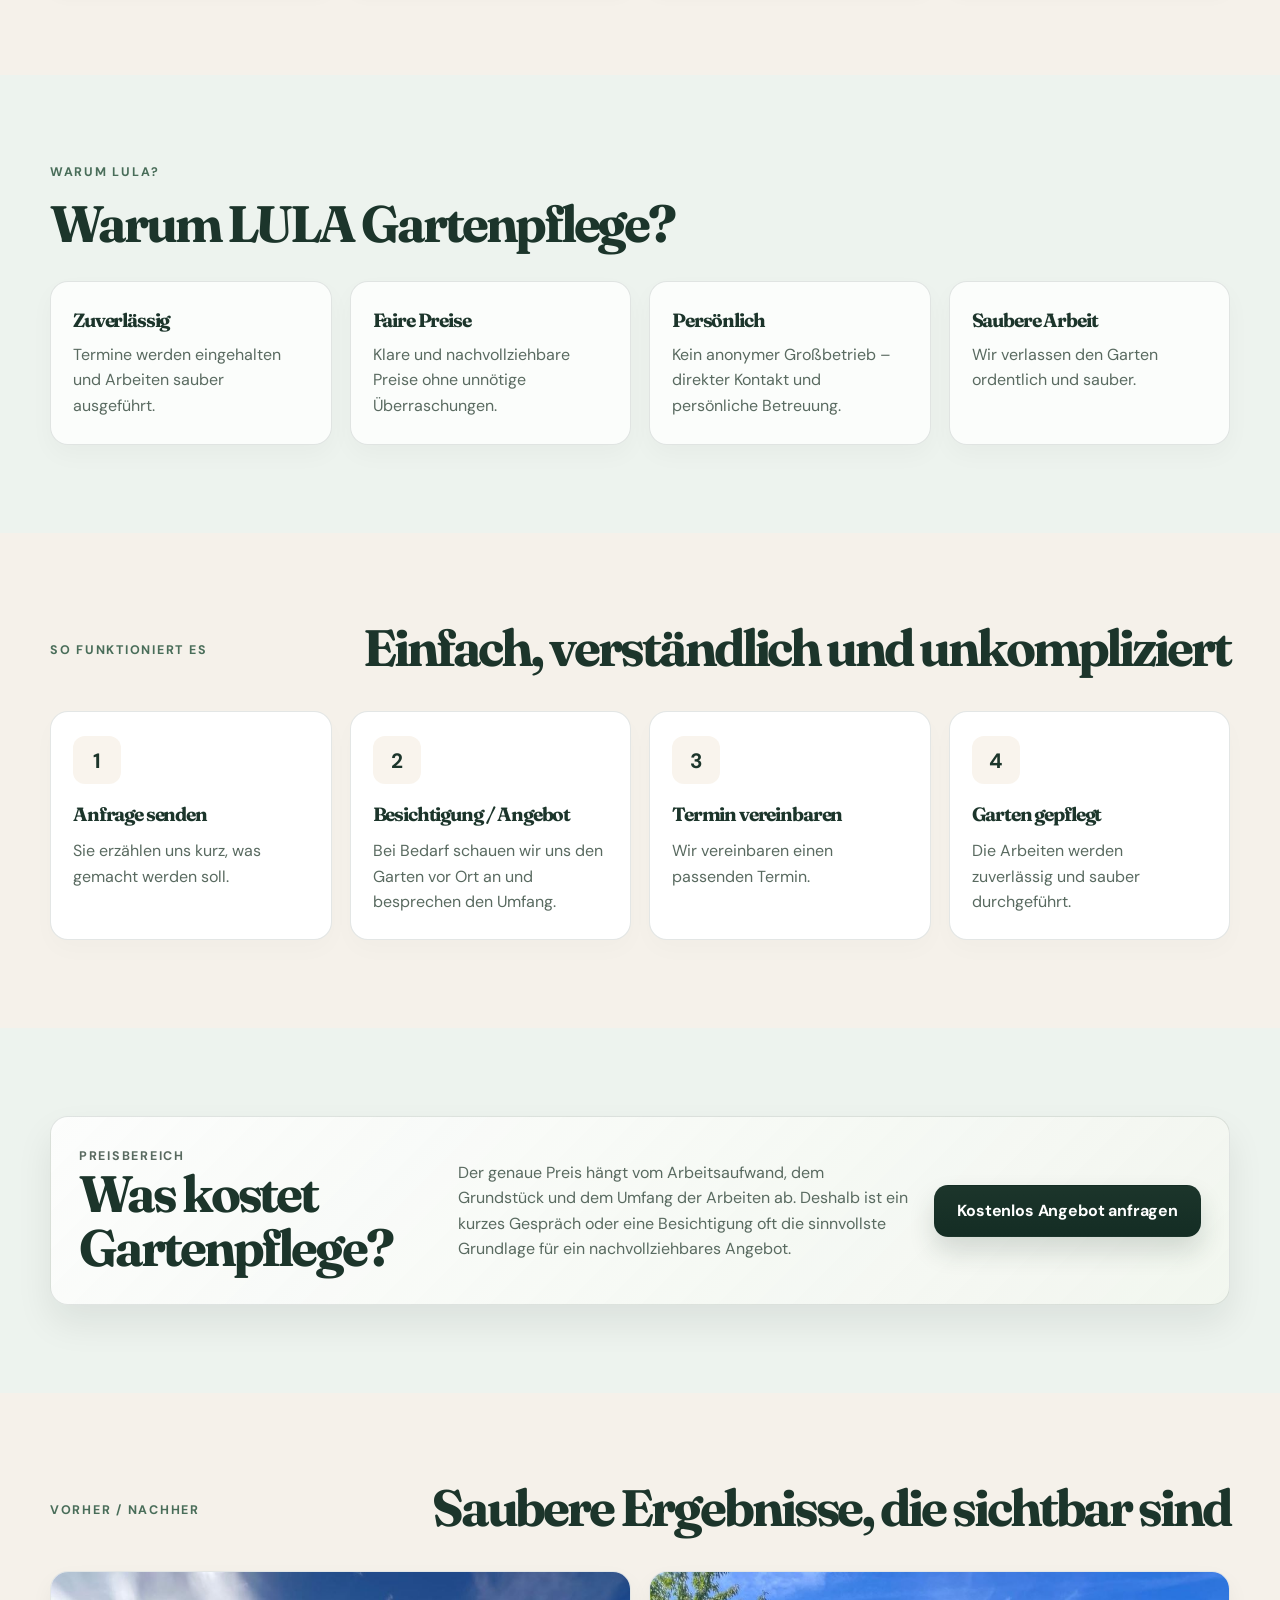
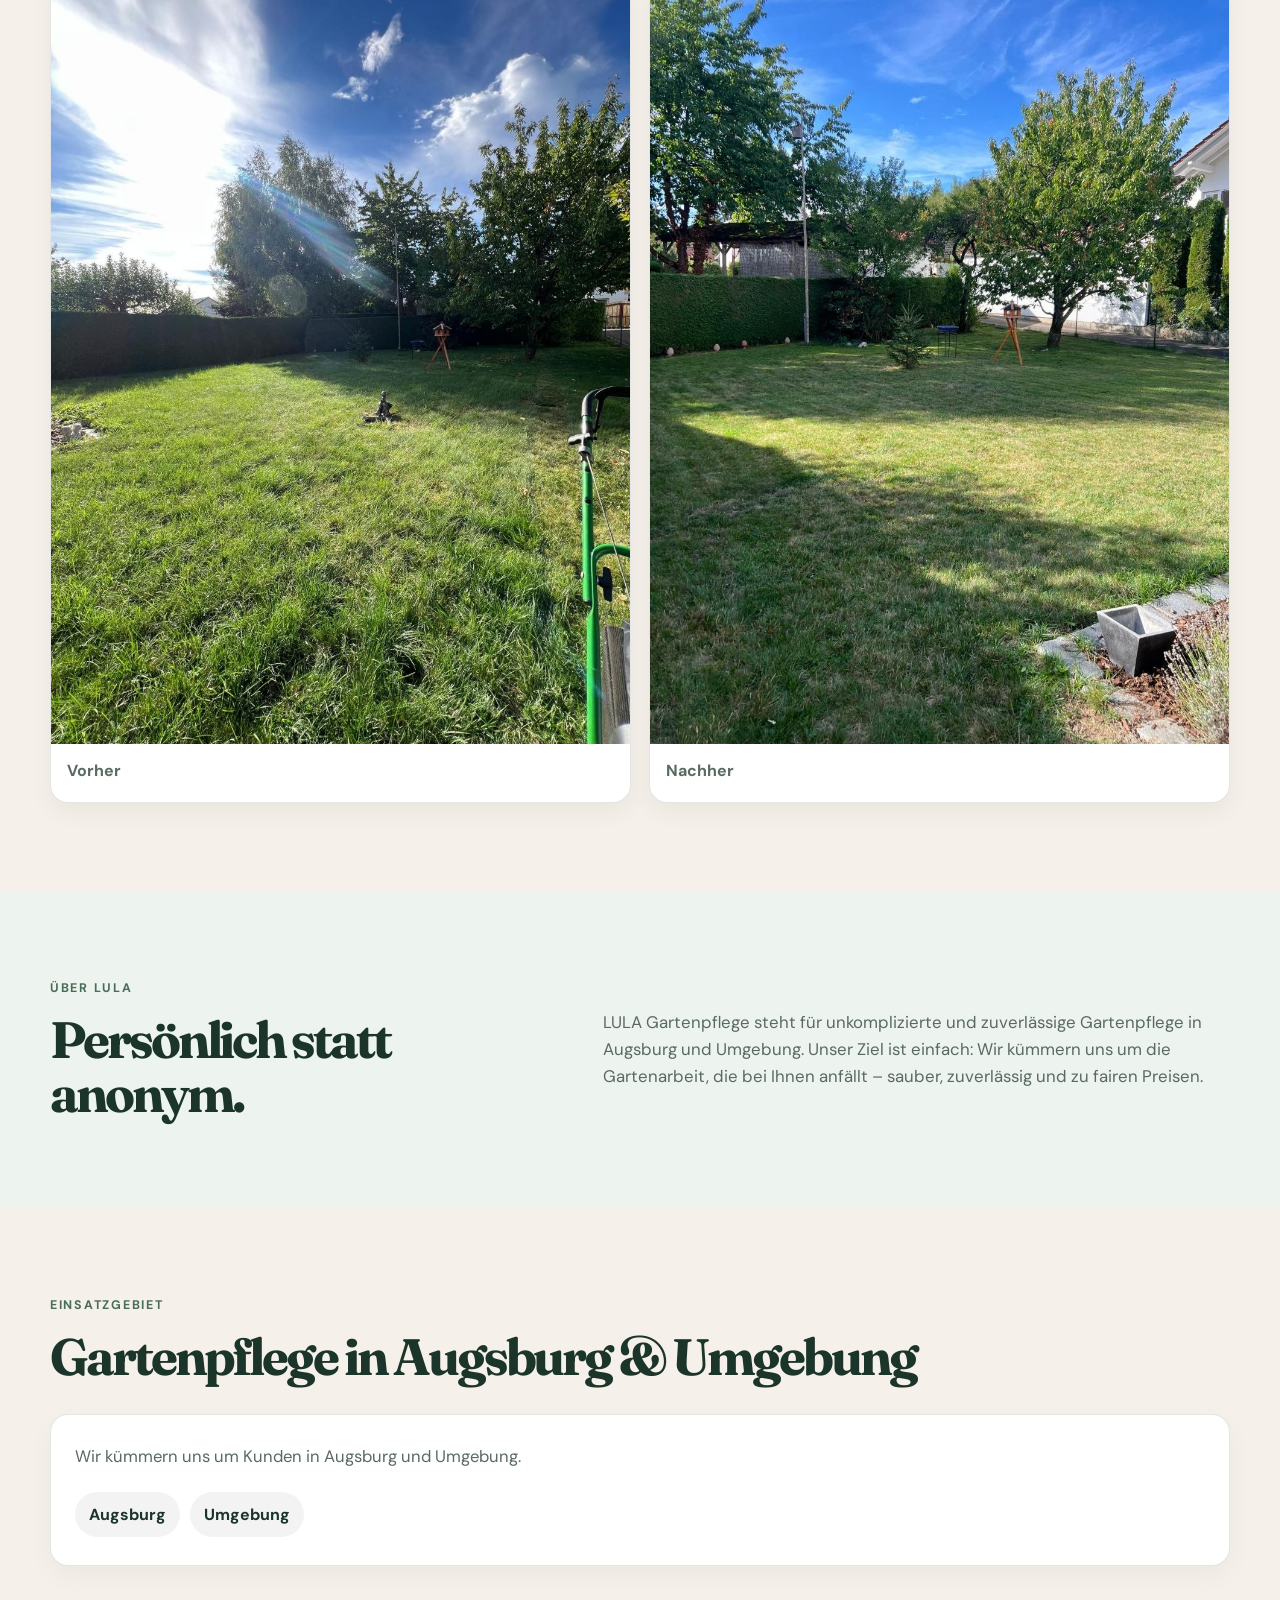
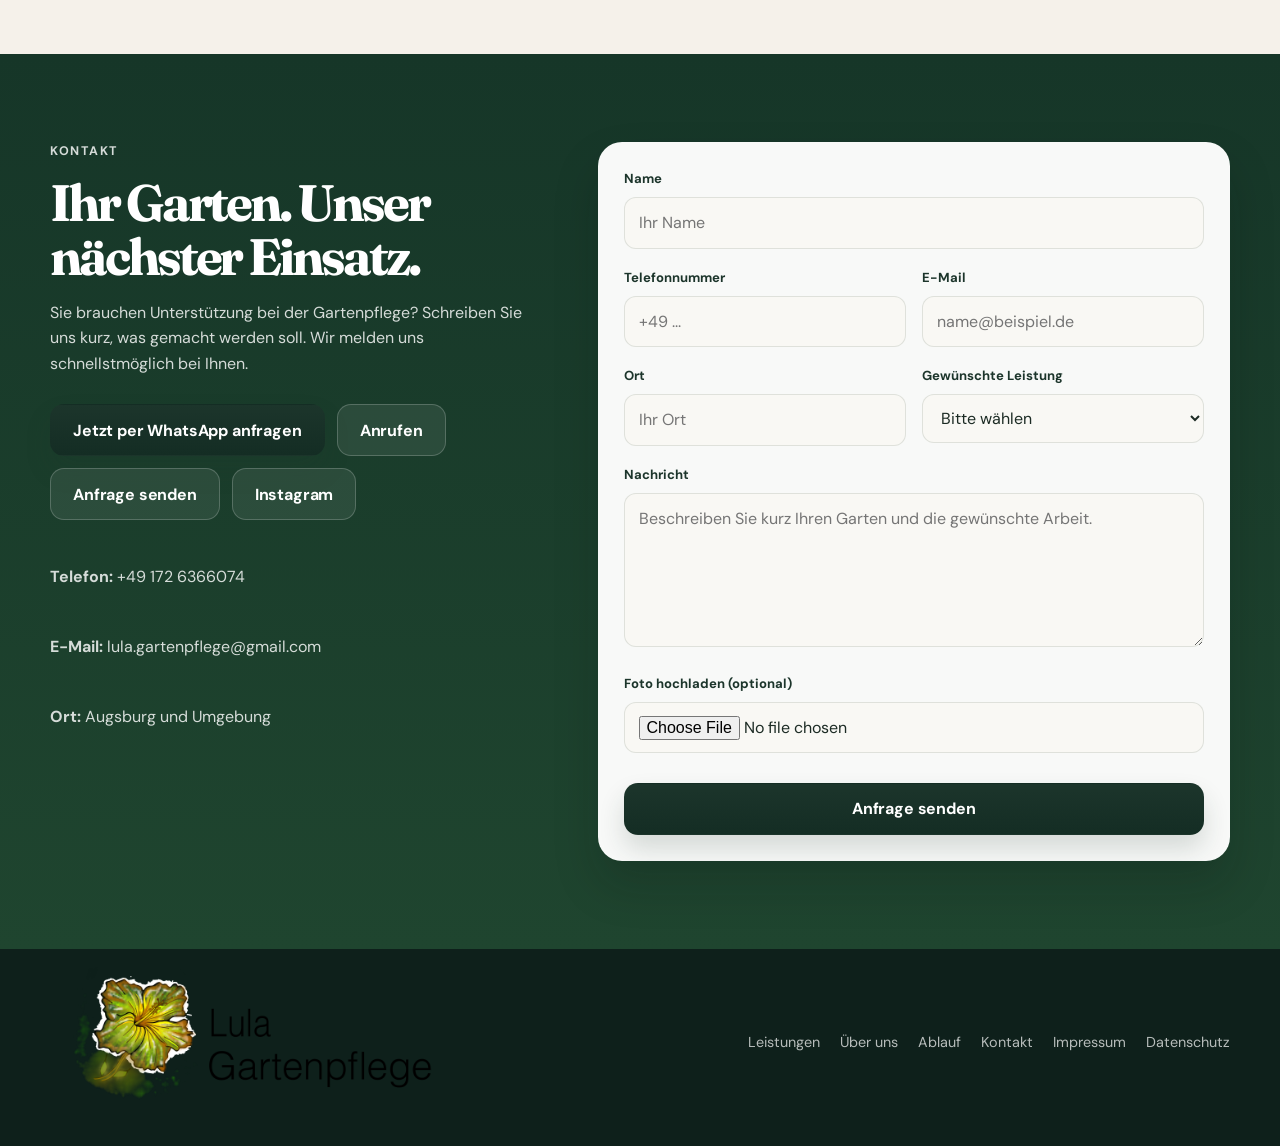
==== commit b3a8b0e8: "Correct phone number and add Instagram link" ====
--- a/index.html
+++ b/index.html
@@ -34,10 +34,11 @@
         "image": "/images/hero%20hecke.%20jpg.jpg",
         "description": "Zuverlässige Gartenpflege in Augsburg und Umgebung – sauber, unkompliziert und persönlich.",
         "areaServed": ["Augsburg", "Augsburg und Umgebung"],
-        "telephone": "+49 173 6366074",
+        "telephone": "+49 172 6366074",
         "email": "lula.gartenpflege@gmail.com",
         "sameAs": [
-          "https://wa.me/491736366074?text=Hallo%2C%20ich%20interessiere%20mich%20f%C3%BCr%20Gartenpflege%20in%20Augsburg%20und%20Umgebung."
+          "https://wa.me/491726366074?text=Hallo%2C%20ich%20interessiere%20mich%20f%C3%BCr%20Gartenpflege%20in%20Augsburg%20und%20Umgebung.",
+          "https://www.instagram.com/lula_gartenpflege/"
         ]
       }
     </script>
@@ -305,19 +306,25 @@
 
             <div class="contact-actions">
               <a
-                href="https://wa.me/491736366074?text=Hallo%2C%20ich%20interessiere%20mich%20f%C3%BCr%20Gartenpflege%20in%20Augsburg%20und%20Umgebung."
+                href="https://wa.me/491726366074?text=Hallo%2C%20ich%20interessiere%20mich%20f%C3%BCr%20Gartenpflege%20in%20Augsburg%20und%20Umgebung."
                 class="button button-primary"
                 target="_blank"
                 rel="noopener noreferrer"
               >
                 Jetzt per WhatsApp anfragen
               </a>
-              <a href="tel:+491736366074" class="button button-secondary-light">Anrufen</a>
+              <a href="tel:+491726366074" class="button button-secondary-light">Anrufen</a>
               <a href="#kontakt-form" class="button button-secondary-light">Anfrage senden</a>
+              <a
+                href="https://www.instagram.com/lula_gartenpflege/"
+                class="button button-secondary-light"
+                target="_blank"
+                rel="noopener noreferrer"
+              >Instagram</a>
             </div>
 
             <div class="contact-details">
-              <p><strong>Telefon:</strong> <a href="tel:+491736366074">+49 173 6366074</a></p>
+              <p><strong>Telefon:</strong> <a href="tel:+491726366074">+49 172 6366074</a></p>
               <p><strong>E-Mail:</strong> <a href="mailto:lula.gartenpflege@gmail.com">lula.gartenpflege@gmail.com</a></p>
               <p><strong>Ort:</strong> Augsburg und Umgebung</p>
             </div>
@@ -404,7 +411,7 @@
 
     <a
       class="sticky-whatsapp"
-      href="https://wa.me/491736366074?text=Hallo%2C%20ich%20interessiere%20mich%20f%C3%BCr%20Gartenpflege%20in%20Augsburg%20und%20Umgebung."
+      href="https://wa.me/491726366074?text=Hallo%2C%20ich%20interessiere%20mich%20f%C3%BCr%20Gartenpflege%20in%20Augsburg%20und%20Umgebung."
       target="_blank"
       rel="noopener noreferrer"
       aria-label="WhatsApp Kontakt"
